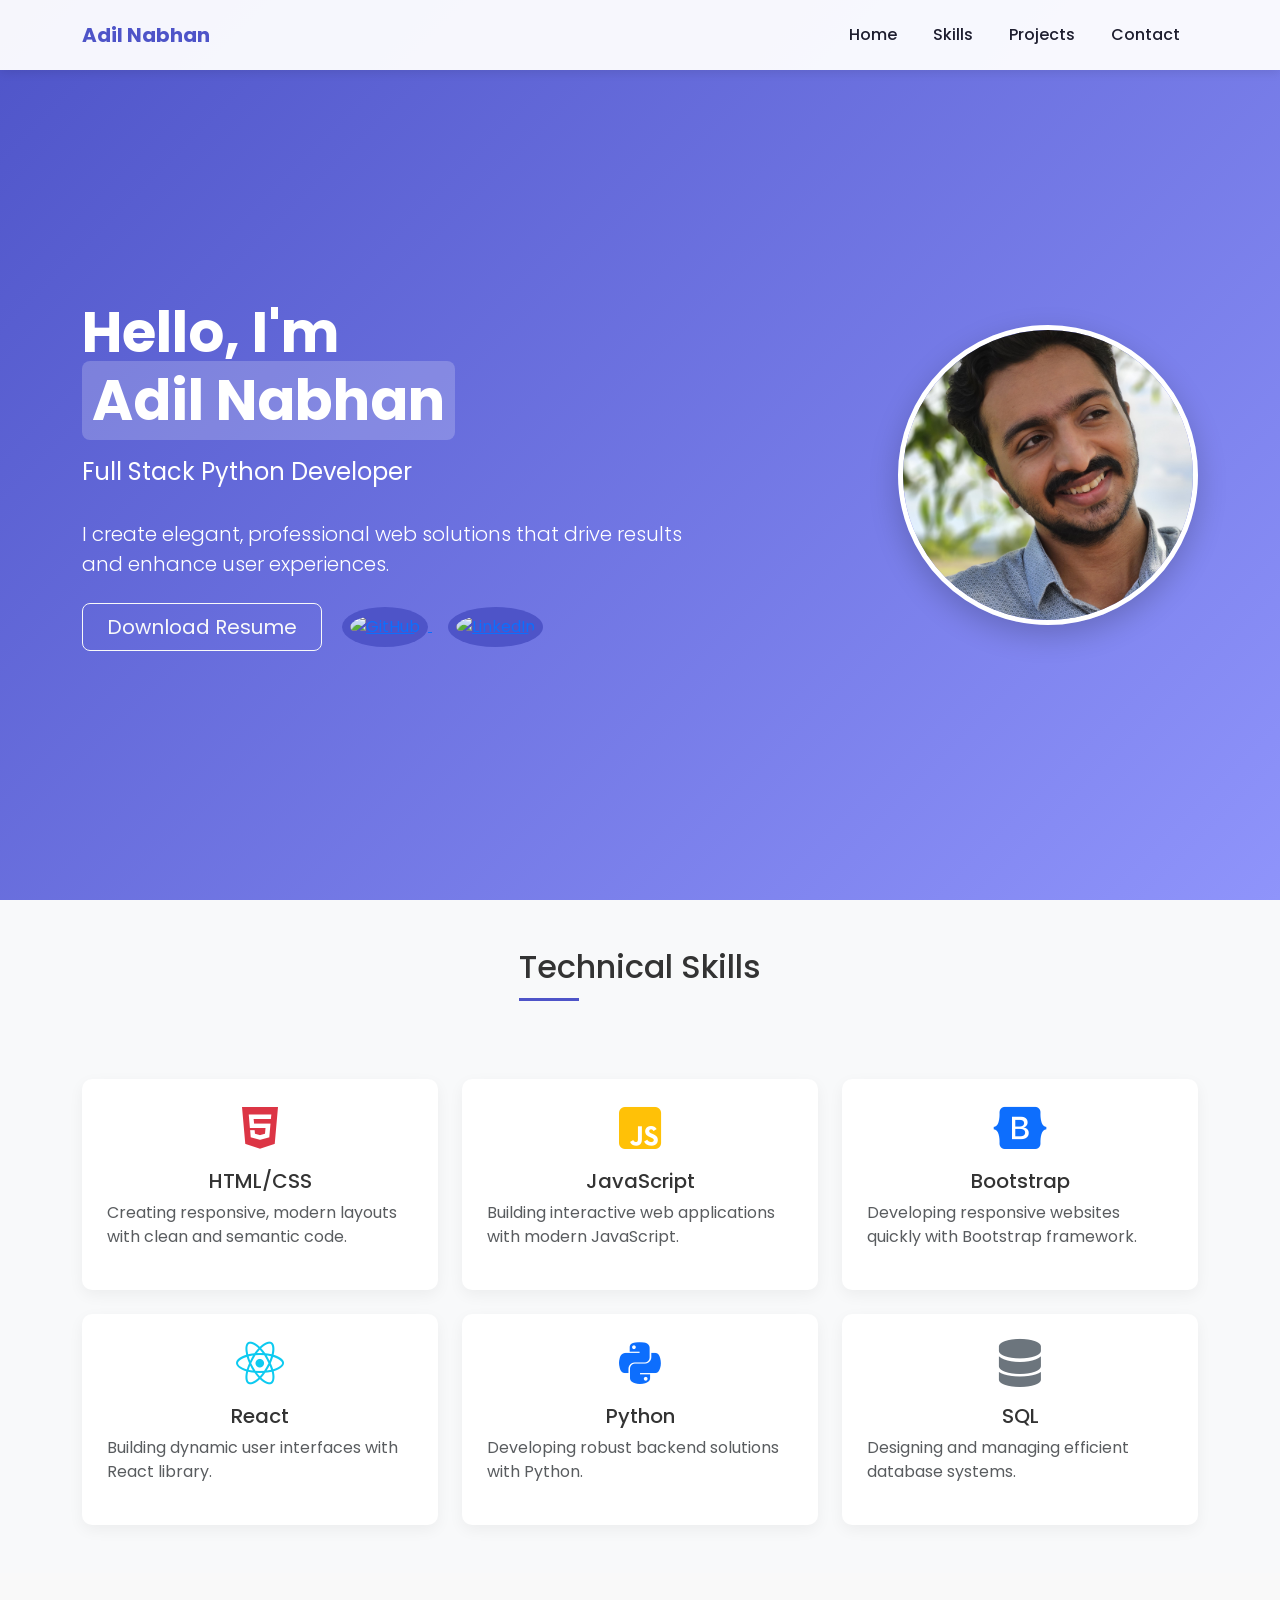
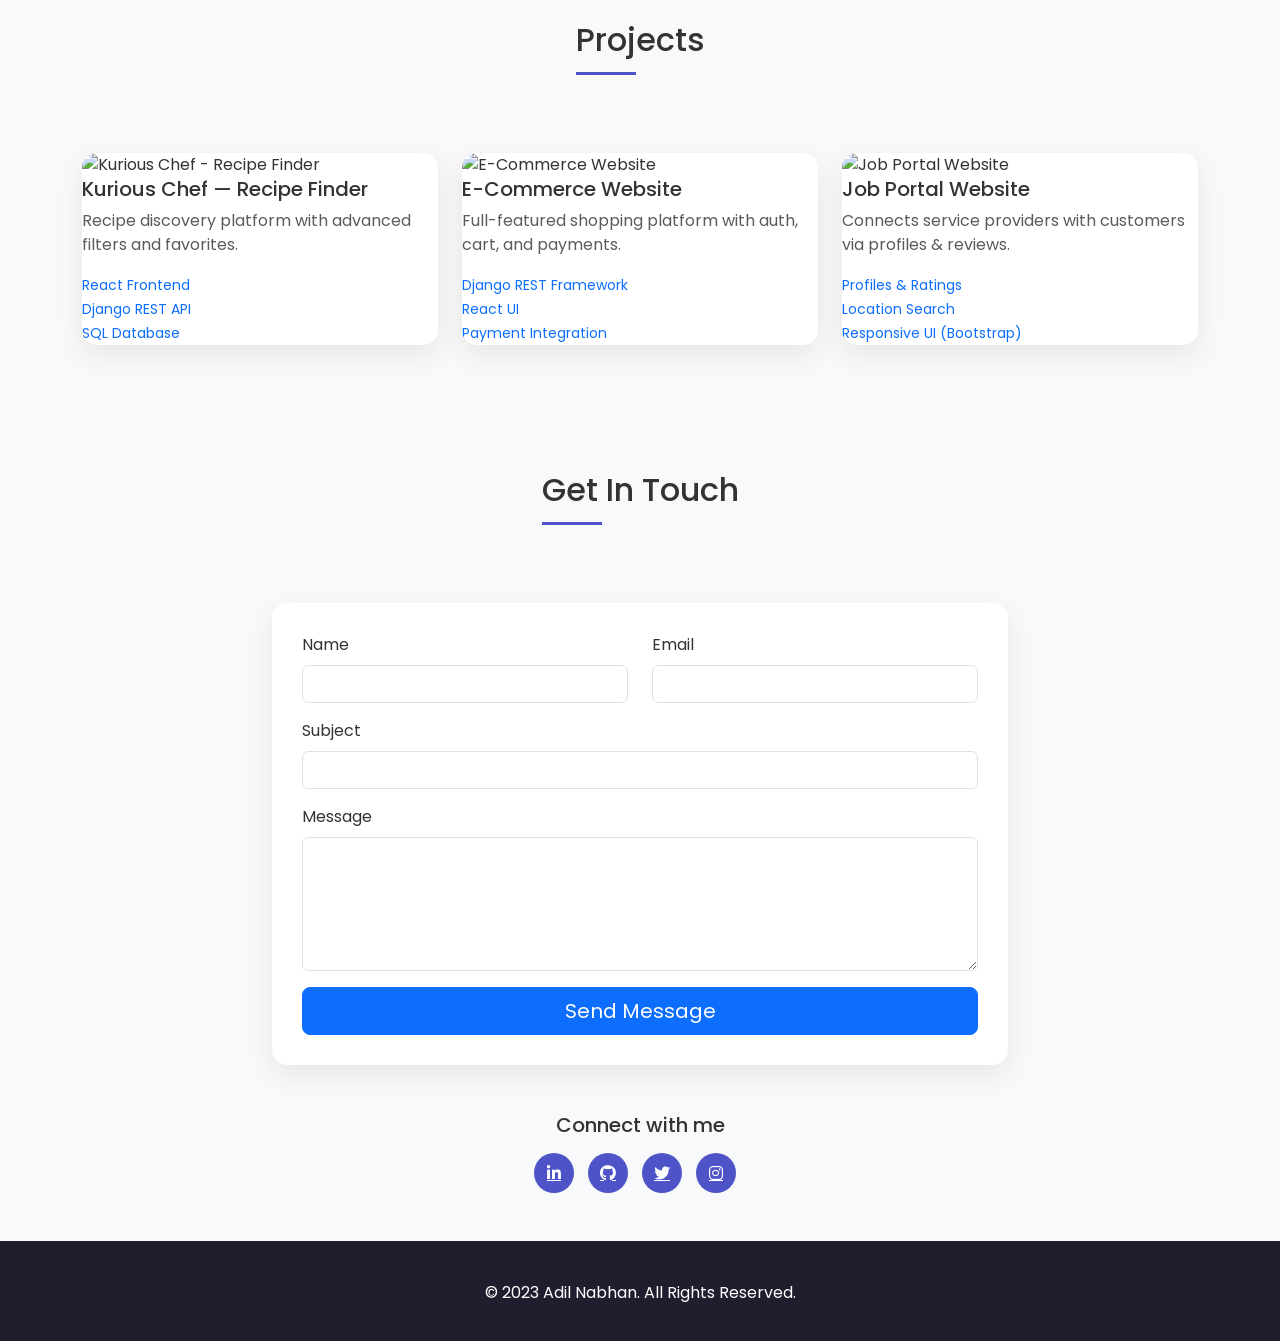
==== index.html @ 2e72dd04 "Rename abc.html to index.html" ====
<!DOCTYPE html>
<html lang="en">
<head>
    <meta charset="UTF-8">
    <meta name="viewport" content="width=device-width, initial-scale=1.0">
    <title>Adil Nabhan | Full Stack Developer</title>
    <link href="https://cdn.jsdelivr.net/npm/bootstrap@5.3.0/dist/css/bootstrap.min.css" rel="stylesheet">
    <link rel="stylesheet" href="https://cdnjs.cloudflare.com/ajax/libs/font-awesome/6.4.0/css/all.min.css">
    <link href="https://fonts.googleapis.com/css2?family=Poppins:wght@300;400;500;600;700&display=swap" rel="stylesheet">
    <style>
        :root {
            --primary: #4e54c8;
            --secondary: #8f94fb;
            --dark: #1e1e2f;
            --light: #f8f9fa;
            --success: #2dce89;
        }
        
        body {
            font-family: 'Poppins', sans-serif;
            color: #333;
            overflow-x: hidden;
            background: #f9f9f9;
        }
        
        .navbar {
            background: rgba(255, 255, 255, 0.95);
            box-shadow: 0 2px 10px rgba(0, 0, 0, 0.1);
            padding: 15px 0;
        }
        
        .hero {
            background: linear-gradient(135deg, var(--primary) 0%, var(--secondary) 100%);
            color: white;
            padding: 150px 0 100px;
            min-height: 100vh;
            display: flex;
            align-items: center;
        }
        
        .hero-content {
            max-width: 600px;
        }
        
        .hero-title {
            font-size: 3.5rem;
            font-weight: 700;
            margin-bottom: 1.5rem;
            line-height: 1.2;
        }
        
        .hero-subtitle {
            font-size: 1.5rem;
            margin-bottom: 2rem;
            font-weight: 400;
        }
        
        .profile-img {
            width: 300px;
            height: 300px;
            object-fit: cover;
            border: 5px solid white;
            box-shadow: 0 10px 30px rgba(0, 0, 0, 0.2);
            border-radius: 50%;
        }
        
        .btn-light {
            background: white;
            color: var(--primary);
            padding: 12px 30px;
            border-radius: 30px;
            font-weight: 500;
            transition: all 0.3s;
        }
        
        .btn-light:hover {
            transform: translateY(-3px);
            box-shadow: 0 10px 20px rgba(0, 0, 0, 0.15);
        }
        
        .section-title {
            position: relative;
            padding-bottom: 15px;
            margin-bottom: 30px;
        }
        
        .section-title:after {
            content: '';
            position: absolute;
            bottom: 0;
            left: 0;
            width: 60px;
            height: 3px;
            background: var(--primary);
        }
        
        .skill-card {
            background: white;
            padding: 25px;
            border-radius: 10px;
            box-shadow: 0 5px 15px rgba(0, 0, 0, 0.05);
            transition: transform 0.3s, box-shadow 0.3s;
            height: 100%;
        }
        
        .skill-card:hover {
            transform: translateY(-5px);
            box-shadow: 0 15px 30px rgba(0, 0, 0, 0.1);
        }
        
        .project-card {
            border: none;
            border-radius: 15px;
            overflow: hidden;
            box-shadow: 0 10px 30px rgba(0, 0, 0, 0.08);
            transition: transform 0.3s;
            margin-bottom: 30px;
            background: white;
        }
        
        .project-card:hover {
            transform: translateY(-10px);
        }
        
        .project-img {
            height: 200px;
            object-fit: cover;
        }
        
        .bg-gradient {
            background: linear-gradient(135deg, var(--primary) 0%, var(--secondary) 100%);
        }
        
        .contact-form {
            background: white;
            padding: 30px;
            border-radius: 15px;
            box-shadow: 0 10px 30px rgba(0, 0, 0, 0.08);
        }
        
        .social-icon {
            width: 40px;
            height: 40px;
            display: inline-flex;
            align-items: center;
            justify-content: center;
            background: var(--primary);
            color: white;
            border-radius: 50%;
            margin-right: 10px;
            transition: all 0.3s;
        }
        
        .social-icon:hover {
            background: var(--secondary);
            transform: translateY(-3px);
        }
        
        footer {
            background: var(--dark);
            color: white;
            padding: 40px 0 20px;
        }
        
        .back-to-top {
            position: fixed;
            bottom: 20px;
            right: 20px;
            width: 40px;
            height: 40px;
            background: var(--primary);
            color: white;
            border-radius: 50%;
            display: flex;
            align-items: center;
            justify-content: center;
            text-decoration: none;
            opacity: 0;
            transition: all 0.3s;
            z-index: 1000;
        }
        
        .back-to-top.show {
            opacity: 1;
        }

        /* Navigation styling */
        .navbar-brand {
            font-weight: 700;
            color: var(--primary);
        }
        
        .nav-link {
            font-weight: 500;
            color: var(--dark);
            margin: 0 10px;
        }
        
        .nav-link:hover {
            color: var(--primary);
        }
        
        /* Hero section adjustments */
        .hero-container {
            display: flex;
            align-items: center;
            justify-content: space-between;
            flex-wrap: wrap;
        }
        
        @media (max-width: 992px) {
            .hero-container {
                justify-content: center;
                text-align: center;
            }
            
            .hero-content {
                margin-bottom: 50px;
            }
            
            .hero-title {
                font-size: 2.8rem;
            }
        }
    </style>
</head>
<body>
    <!-- Navigation -->
    <nav class="navbar navbar-expand-lg navbar-light fixed-top">
        <div class="container">
            <a class="navbar-brand fw-bold" href="#">Adil Nabhan</a>
            <button class="navbar-toggler" type="button" data-bs-toggle="collapse" data-bs-target="#navbarNav">
                <span class="navbar-toggler-icon"></span>
            </button>
            <div class="collapse navbar-collapse" id="navbarNav">
                <ul class="navbar-nav ms-auto">
                    <li class="nav-item">
                        <a class="nav-link" href="#home">Home</a>
                    </li>
                    <li class="nav-item">
                        <a class="nav-link" href="#skills">Skills</a>
                    </li>
                    <li class="nav-item">
                        <a class="nav-link" href="#projects">Projects</a>
                    </li>
                    <li class="nav-item">
                        <a class="nav-link" href="#contact">Contact</a>
                    </li>
                </ul>
            </div>
        </div>
    </nav>

    <!-- Hero Section -->
<section id="home" class="hero">
    <div class="container">
      <div class="hero-container">
        <div class="hero-content">
          <h1 class="hero-title">Hello, I'm <br>
            <span style="background: rgba(255,255,255,0.2); padding: 0 10px; border-radius: 8px;">Adil Nabhan</span>
          </h1>
          <h2 class="hero-subtitle">Full Stack Python Developer</h2>
          <p class="lead mb-4">I create elegant, professional web solutions that drive results and enhance user experiences.</p>
  
          <!-- Buttons -->
          <a href="Adil_Nabhan_ATS_Resume.pdf" target="_blank" class="btn btn-outline-light btn-lg px-4 py-2 me-3">Download Resume</a>
  
          <!-- Social Icons -->
          <a href="https://github.com/adilnabhan" target="_blank" class="me-3">
            <img src="https://cdn-icons-png.flaticon.com/512/733/733553.png" alt="GitHub" style="width:40px; height:40px; border-radius:50%; background:#4e54c8; padding:8px;">
          </a>
          <a href="http://www.linkedin.com/in/adil-nabhanc-v-" target="_blank">
            <img src="https://cdn-icons-png.flaticon.com/512/174/174857.png" alt="LinkedIn" style="width:40px; height:40px; border-radius:50%; background:#4e54c8; padding:8px;">
          </a>
        </div>
  
        <!-- Profile Image -->
        <div>
          <img src="about.jpg" alt="Adil Nabhan" class="profile-img">
        </div>
      </div>
    </div>
  </section>
  

    <!-- Skills Section -->
    <section id="skills" class="py-5" style="background: #f8f9fa;">
        <div class="container">
            <div class="row">
                <div class="col-12 text-center mb-5">
                    <h2 class="section-title d-inline-block">Technical Skills</h2>
                </div>
            </div>
            <div class="row g-4">
                <div class="col-md-4">
                    <div class="skill-card">
                        <div class="text-center mb-3">
                            <i class="fab fa-html5 fa-3x text-danger"></i>
                        </div>
                        <h3 class="h5 text-center">HTML/CSS</h3>
                        <p class="text-muted">Creating responsive, modern layouts with clean and semantic code.</p>
                    </div>
                </div>
                <div class="col-md-4">
                    <div class="skill-card">
                        <div class="text-center mb-3">
                            <i class="fab fa-js-square fa-3x text-warning"></i>
                        </div>
                        <h3 class="h5 text-center">JavaScript</h3>
                        <p class="text-muted">Building interactive web applications with modern JavaScript.</p>
                    </div>
                </div>
                <div class="col-md-4">
                    <div class="skill-card">
                        <div class="text-center mb-3">
                            <i class="fab fa-bootstrap fa-3x text-primary"></i>
                        </div>
                        <h3 class="h5 text-center">Bootstrap</h3>
                        <p class="text-muted">Developing responsive websites quickly with Bootstrap framework.</p>
                    </div>
                </div>
                <div class="col-md-4">
                    <div class="skill-card">
                        <div class="text-center mb-3">
                            <i class="fab fa-react fa-3x text-info"></i>
                        </div>
                        <h3 class="h5 text-center">React</h3>
                        <p class="text-muted">Building dynamic user interfaces with React library.</p>
                    </div>
                </div>
                <div class="col-md-4">
                    <div class="skill-card">
                        <div class="text-center mb-3">
                            <i class="fab fa-python fa-3x text-primary"></i>
                        </div>
                        <h3 class="h5 text-center">Python</h3>
                        <p class="text-muted">Developing robust backend solutions with Python.</p>
                    </div>
                </div>
                <div class="col-md-4">
                    <div class="skill-card">
                        <div class="text-center mb-3">
                            <i class="fas fa-database fa-3x text-secondary"></i>
                        </div>
                        <h3 class="h5 text-center">SQL</h3>
                        <p class="text-muted">Designing and managing efficient database systems.</p>
                    </div>
                </div>
            </div>
        </div>
    </section>

    <!-- Projects Section -->
<section id="projects" class="py-5">
    <div class="container">
      <div class="row">
        <div class="col-12 text-center mb-5">
          <h2 class="section-title d-inline-block">Projects</h2>
        </div>
      </div>
  
      <div class="row">
        <!-- Kurious Chef -->
        <div class="col-lg-4 col-md-6">
          <div class="project-card">
            <img src="https://picsum.photos/seed/kurious-chef/1200/800" class="project-img card-img-top" alt="Kurious Chef - Recipe Finder">
            <div class="card-body">
              <h3 class="h5 mb-2">Kurious Chef — Recipe Finder</h3>
              <p class="text-muted mb-3">Recipe discovery platform with advanced filters and favorites.</p>
              <ul class="list-unstyled mb-0">
                <li><small class="text-primary">React Frontend</small></li>
                <li><small class="text-primary">Django REST API</small></li>
                <li><small class="text-primary">SQL Database</small></li>
              </ul>
            </div>
          </div>
        </div>
  
        <!-- E-Commerce Website -->
        <div class="col-lg-4 col-md-6">
          <div class="project-card">
            <img src="https://picsum.photos/seed/ecommerce/1200/800" class="project-img card-img-top" alt="E-Commerce Website">
            <div class="card-body">
              <h3 class="h5 mb-2">E-Commerce Website</h3>
              <p class="text-muted mb-3">Full-featured shopping platform with auth, cart, and payments.</p>
              <ul class="list-unstyled mb-0">
                <li><small class="text-primary">Django REST Framework</small></li>
                <li><small class="text-primary">React UI</small></li>
                <li><small class="text-primary">Payment Integration</small></li>
              </ul>
            </div>
          </div>
        </div>
  
        <!-- Job Portal -->
        <div class="col-lg-4 col-md-6">
          <div class="project-card">
            <img src="https://picsum.photos/seed/job-portal/1200/800" class="project-img card-img-top" alt="Job Portal Website">
            <div class="card-body">
              <h3 class="h5 mb-2">Job Portal Website</h3>
              <p class="text-muted mb-3">Connects service providers with customers via profiles & reviews.</p>
              <ul class="list-unstyled mb-0">
                <li><small class="text-primary">Profiles & Ratings</small></li>
                <li><small class="text-primary">Location Search</small></li>
                <li><small class="text-primary">Responsive UI (Bootstrap)</small></li>
              </ul>
            </div>
          </div>
        </div>
      </div>
  
    </div>
  </section>
  
    
                    
               
 

    <!-- Contact Section -->
    <section id="contact" class="py-5 bg-light">
        <div class="container">
            <div class="row">
                <div class="col-12 text-center mb-5">
                    <h2 class="section-title d-inline-block">Get In Touch</h2>
                </div>
            </div>
            <div class="row justify-content-center">
                <div class="col-lg-8">
                    <div class="contact-form">
                        <form>
                            <div class="row">
                                <div class="col-md-6 mb-3">
                                    <label for="name" class="form-label">Name</label>
                                    <input type="text" class="form-control" id="name" required>
                                </div>
                                <div class="col-md-6 mb-3">
                                    <label for="email" class="form-label">Email</label>
                                    <input type="email" class="form-control" id="email" required>
                                </div>
                            </div>
                            <div class="mb-3">
                                <label for="subject" class="form-label">Subject</label>
                                <input type="text" class="form-control" id="subject" required>
                            </div>
                            <div class="mb-3">
                                <label for="message" class="form-label">Message</label>
                                <textarea class="form-control" id="message" rows="5" required></textarea>
                            </div>
                            <button type="submit" class="btn btn-primary btn-lg w-100">Send Message</button>
                        </form>
                    </div>
                    <div class="text-center mt-5">
                        <h3 class="h5 mb-3">Connect with me</h3>
                        <a href="#" class="social-icon"><i class="fab fa-linkedin-in"></i></a>
                        <a href="#" class="social-icon"><i class="fab fa-github"></i></a>
                        <a href="#" class="social-icon"><i class="fab fa-twitter"></i></a>
                        <a href="#" class="social-icon"><i class="fab fa-instagram"></i></a>
                    </div>
                </div>
            </div>
        </div>
    </section>

    <!-- Footer -->
    <footer class="text-center">
        <div class="container">
            <p>&copy; 2023 Adil Nabhan. All Rights Reserved.</p>
        </div>
    </footer>

    <!-- Back to Top Button -->
    <a href="#" class="back-to-top">
        <i class="fas fa-arrow-up"></i>
    </a>

    <script src="https://cdn.jsdelivr.net/npm/bootstrap@5.3.0/dist/js/bootstrap.bundle.min.js"></script>
    <script>
        // Back to top button
        const backToTopButton = document.querySelector('.back-to-top');
        
        window.addEventListener('scroll', () => {
            if (window.pageYOffset > 300) {
                backToTopButton.classList.add('show');
            } else {
                backToTopButton.classList.remove('show');
            }
        });
        
        backToTopButton.addEventListener('click', (e) => {
            e.preventDefault();
            window.scrollTo({ top: 0, behavior: 'smooth' });
        });
        
        // Smooth scrolling for navigation links
        document.querySelectorAll('a[href^="#"]').forEach(anchor => {
            anchor.addEventListener('click', function (e) {
                e.preventDefault();
                
                const targetId = this.getAttribute('href');
                if (targetId === '#') return;
                
                const targetElement = document.querySelector(targetId);
                if (targetElement) {
                    window.scrollTo({
                        top: targetElement.offsetTop - 80,
                        behavior: 'smooth'
                    });
                }
            });
        });
    </script>
</body>
</html>
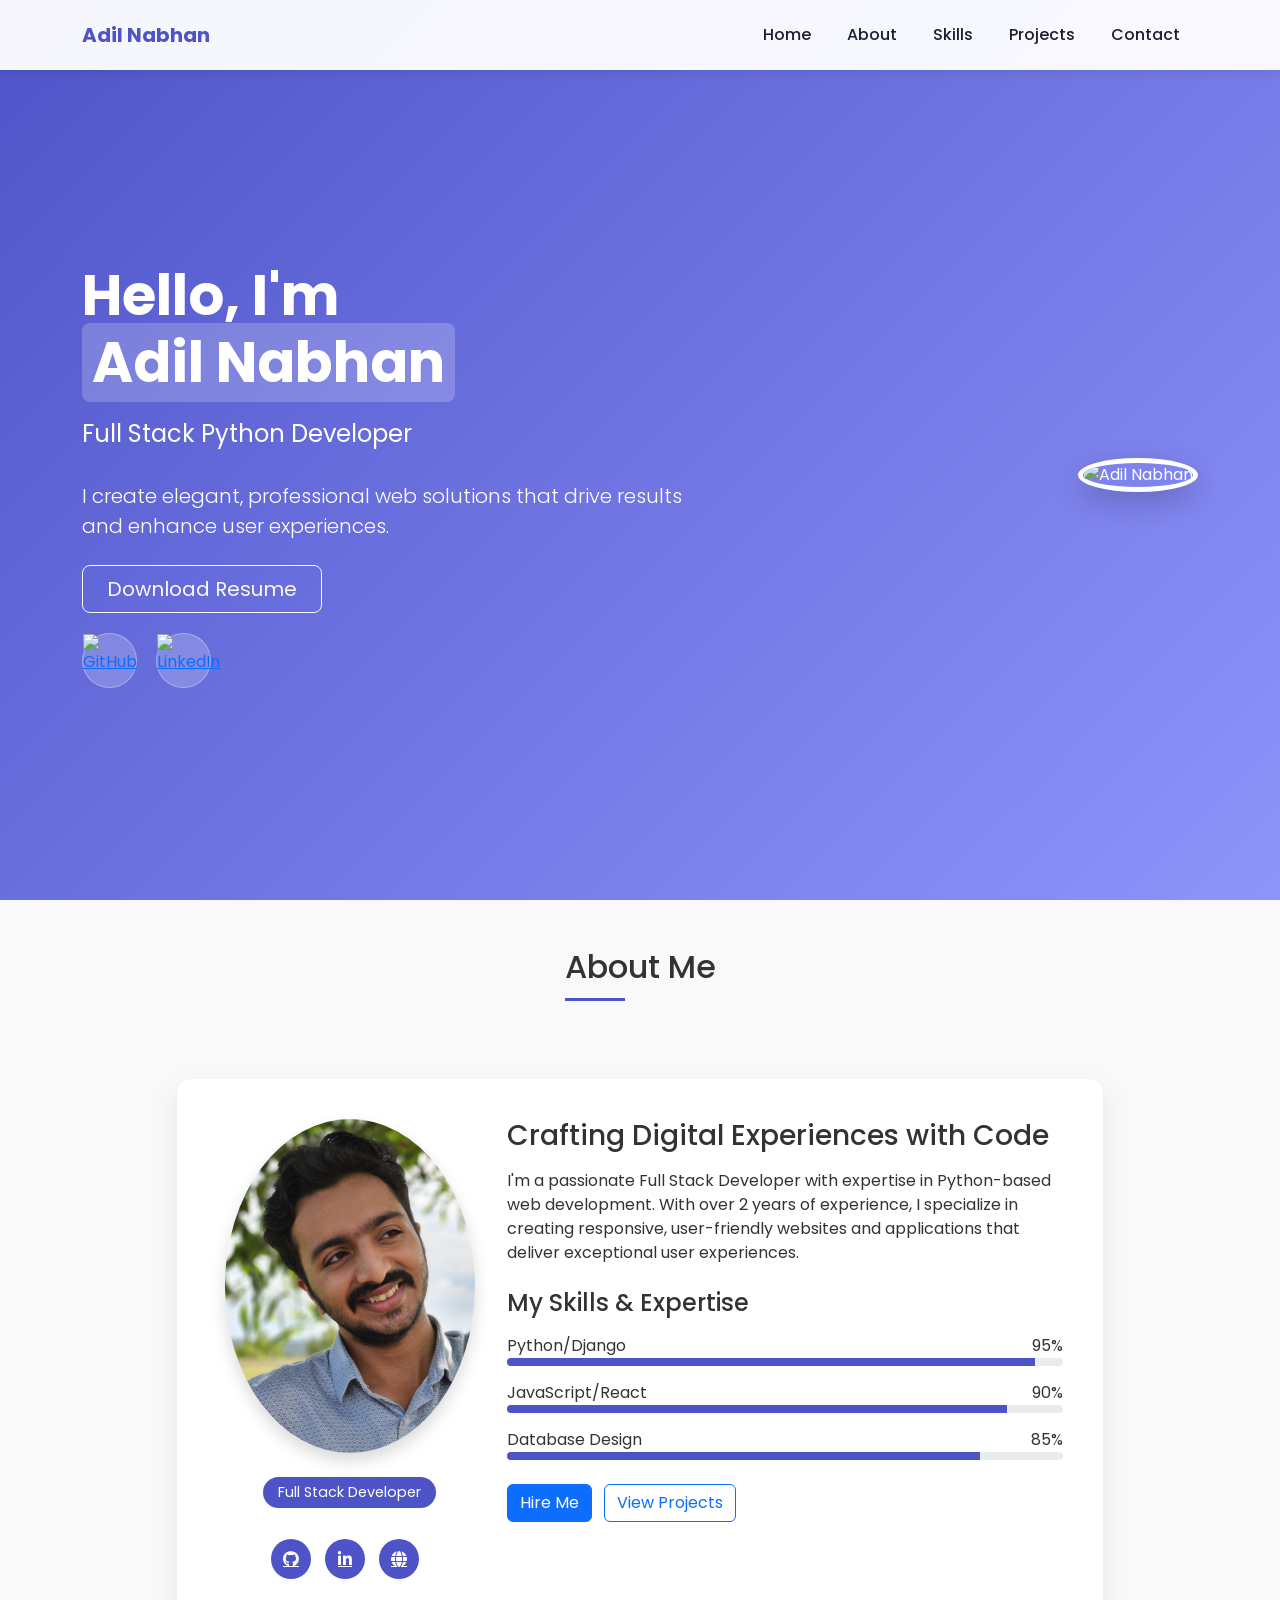
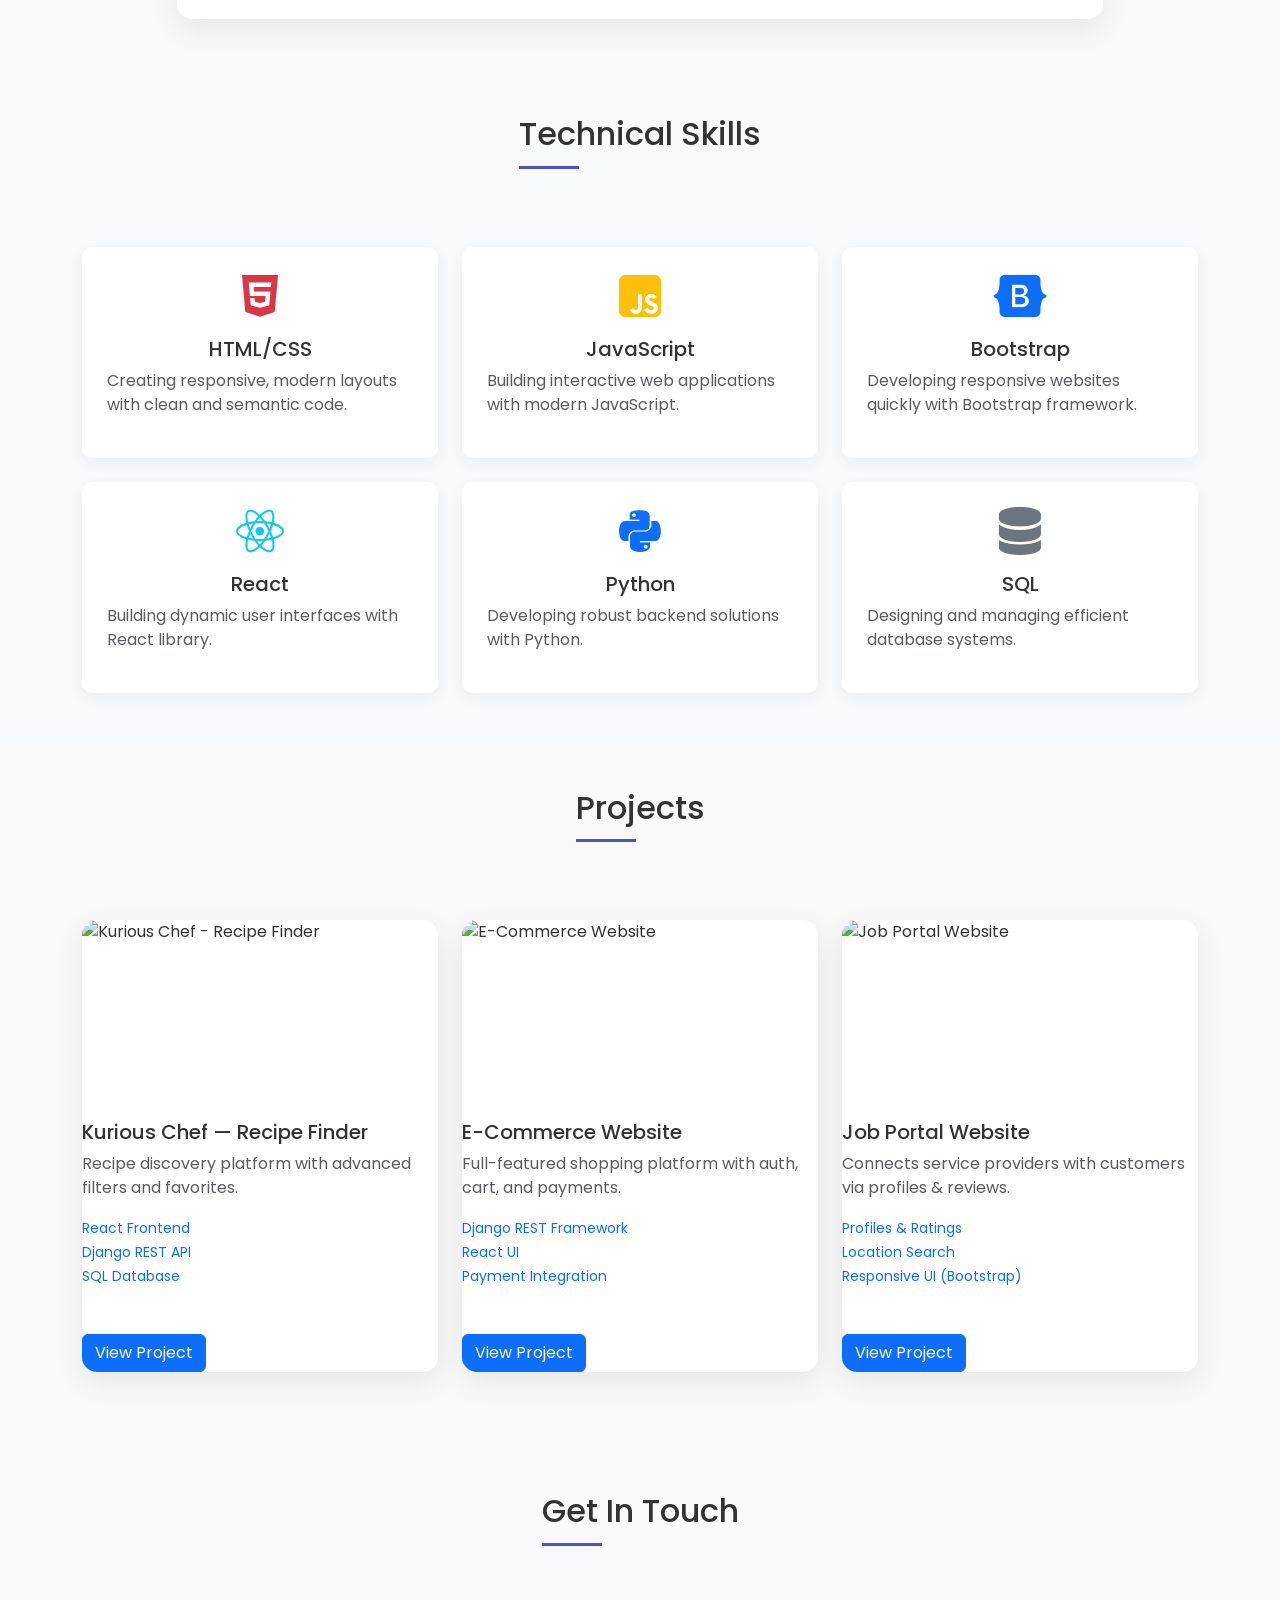
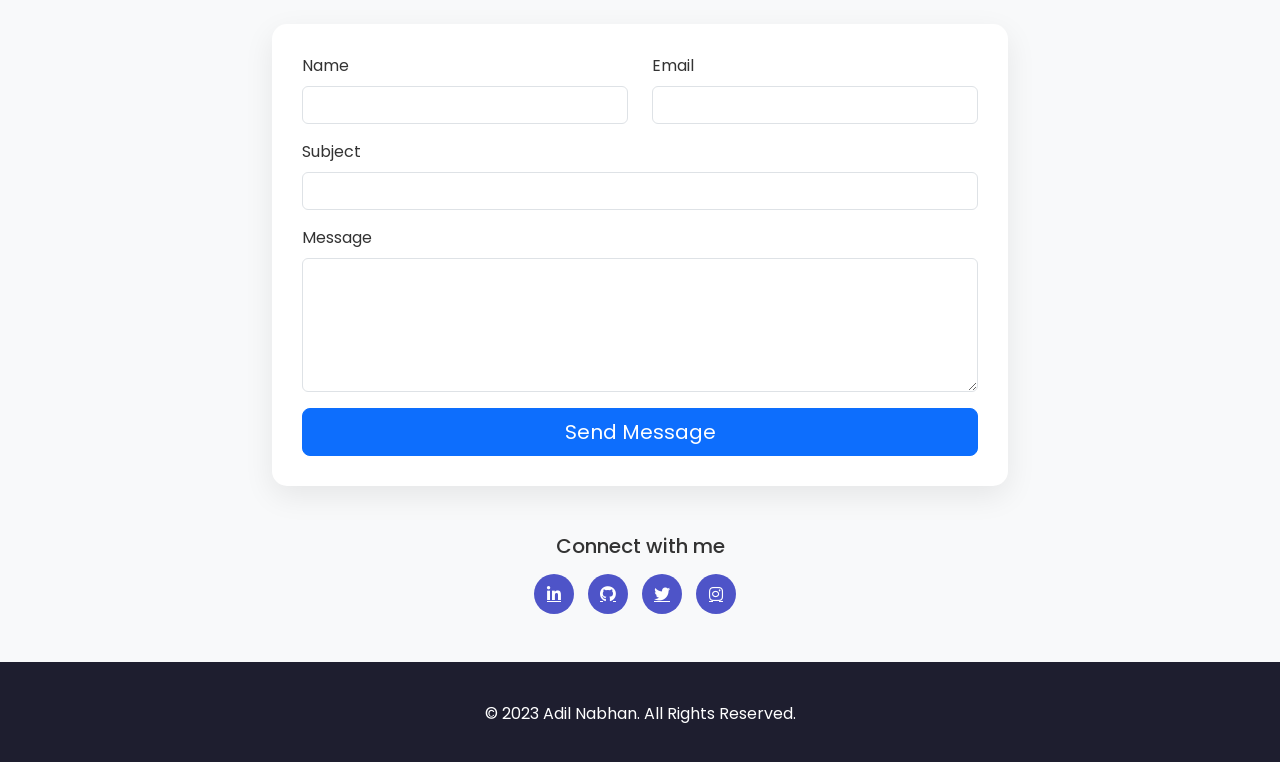
==== commit 665b73f2: "Update index.html" ====
--- a/index.html
+++ b/index.html
@@ -27,6 +27,11 @@
             background: rgba(255, 255, 255, 0.95);
             box-shadow: 0 2px 10px rgba(0, 0, 0, 0.1);
             padding: 15px 0;
+            transition: all 0.3s ease;
+        }
+        
+        .navbar-scrolled {
+            padding: 8px 0;
         }
         
         .hero {
@@ -116,6 +121,9 @@
             transition: transform 0.3s;
             margin-bottom: 30px;
             background: white;
+            height: 100%;
+            display: flex;
+            flex-direction: column;
         }
         
         .project-card:hover {
@@ -125,6 +133,21 @@
         .project-img {
             height: 200px;
             object-fit: cover;
+        }
+        
+        .project-card .card-body {
+            flex: 1;
+            display: flex;
+            flex-direction: column;
+        }
+        
+        .project-card .card-text {
+            flex-grow: 1;
+        }
+        
+        .project-btn {
+            margin-top: auto;
+            align-self: flex-start;
         }
         
         .bg-gradient {
@@ -208,6 +231,106 @@
             flex-wrap: wrap;
         }
         
+        /* About section */
+        .about-content {
+            padding: 40px;
+            background: white;
+            border-radius: 15px;
+            box-shadow: 0 10px 30px rgba(0, 0, 0, 0.08);
+        }
+        
+        /* Social icons in hero */
+        .hero-social {
+            margin-top: 20px;
+        }
+        
+        .hero-social a {
+            display: inline-block;
+            margin-right: 15px;
+            transition: transform 0.3s;
+        }
+        
+        .hero-social a:hover {
+            transform: translateY(-5px);
+        }
+        
+        .hero-social-icon {
+            width: 55px;
+            height: 55px;
+            display: inline-flex;
+            align-items: center;
+            justify-content: center;
+            background: rgba(255, 255, 255, 0.2);
+            border-radius: 50%;
+            margin-right: 15px;
+            transition: all 0.3s;
+            backdrop-filter: blur(10px);
+            border: 1px solid rgba(255, 255, 255, 0.3);
+        }
+        
+        .hero-social-icon:hover {
+            background: rgba(255, 255, 255, 0.3);
+            transform: translateY(-5px);
+        }
+        
+        /* Form status message */
+        .status-message {
+            display: none;
+            padding: 10px;
+            border-radius: 5px;
+            margin-top: 15px;
+            text-align: center;
+        }
+        
+        .status-message.success {
+            display: block;
+            background-color: #d4edda;
+            color: #155724;
+        }
+        
+        .status-message.error {
+            display: block;
+            background-color: #f8d7da;
+            color: #721c24;
+        }
+        
+        /* About section enhancements */
+        .about-badge {
+            background: var(--primary);
+            color: white;
+            padding: 5px 15px;
+            border-radius: 20px;
+            font-size: 0.9rem;
+            display: inline-block;
+            margin-bottom: 15px;
+        }
+        
+        .about-list {
+            list-style: none;
+            padding: 0;
+        }
+        
+        .about-list li {
+            margin-bottom: 10px;
+            display: flex;
+            align-items: center;
+        }
+        
+        .about-list li i {
+            color: var(--primary);
+            margin-right: 10px;
+            font-size: 1.2rem;
+        }
+        
+        .progress {
+            height: 8px;
+            margin-bottom: 15px;
+        }
+        
+        .progress-bar {
+            background-color: var(--primary);
+        }
+        
         @media (max-width: 992px) {
             .hero-container {
                 justify-content: center;
@@ -221,12 +344,60 @@
             .hero-title {
                 font-size: 2.8rem;
             }
+            
+            .profile-img {
+                width: 250px;
+                height: 250px;
+            }
+        }
+        
+        @media (max-width: 768px) {
+            .hero-title {
+                font-size: 2.2rem;
+            }
+            
+            .hero-subtitle {
+                font-size: 1.2rem;
+            }
+            
+            .section-title {
+                font-size: 1.8rem;
+            }
+            
+            .about-content {
+                padding: 25px;
+            }
+        }
+        
+        @media (max-width: 576px) {
+            .hero {
+                padding: 120px 0 80px;
+            }
+            
+            .hero-title {
+                font-size: 2rem;
+            }
+            
+            .profile-img {
+                width: 200px;
+                height: 200px;
+            }
+            
+            .btn-light {
+                padding: 10px 20px;
+            }
+            
+            .hero-social-icon {
+                width: 45px;
+                height: 45px;
+                margin-right: 10px;
+            }
         }
     </style>
 </head>
 <body>
     <!-- Navigation -->
-    <nav class="navbar navbar-expand-lg navbar-light fixed-top">
+    <nav class="navbar navbar-expand-lg navbar-light fixed-top" id="mainNav">
         <div class="container">
             <a class="navbar-brand fw-bold" href="#">Adil Nabhan</a>
             <button class="navbar-toggler" type="button" data-bs-toggle="collapse" data-bs-target="#navbarNav">
@@ -238,6 +409,9 @@
                         <a class="nav-link" href="#home">Home</a>
                     </li>
                     <li class="nav-item">
+                        <a class="nav-link" href="#about">About</a>
+                    </li>
+                    <li class="nav-item">
                         <a class="nav-link" href="#skills">Skills</a>
                     </li>
                     <li class="nav-item">
@@ -252,36 +426,109 @@
     </nav>
 
     <!-- Hero Section -->
-<section id="home" class="hero">
-    <div class="container">
-      <div class="hero-container">
-        <div class="hero-content">
-          <h1 class="hero-title">Hello, I'm <br>
-            <span style="background: rgba(255,255,255,0.2); padding: 0 10px; border-radius: 8px;">Adil Nabhan</span>
-          </h1>
-          <h2 class="hero-subtitle">Full Stack Python Developer</h2>
-          <p class="lead mb-4">I create elegant, professional web solutions that drive results and enhance user experiences.</p>
-  
-          <!-- Buttons -->
-          <a href="Adil_Nabhan_ATS_Resume.pdf" target="_blank" class="btn btn-outline-light btn-lg px-4 py-2 me-3">Download Resume</a>
-  
-          <!-- Social Icons -->
-          <a href="https://github.com/adilnabhan" target="_blank" class="me-3">
-            <img src="https://cdn-icons-png.flaticon.com/512/733/733553.png" alt="GitHub" style="width:40px; height:40px; border-radius:50%; background:#4e54c8; padding:8px;">
-          </a>
-          <a href="http://www.linkedin.com/in/adil-nabhanc-v-" target="_blank">
-            <img src="https://cdn-icons-png.flaticon.com/512/174/174857.png" alt="LinkedIn" style="width:40px; height:40px; border-radius:50%; background:#4e54c8; padding:8px;">
-          </a>
+    <section id="home" class="hero">
+        <div class="container">
+            <div class="hero-container">
+                <div class="hero-content">
+                    <h1 class="hero-title">Hello, I'm <br>
+                        <span style="background: rgba(255,255,255,0.2); padding: 0 10px; border-radius: 8px;">Adil Nabhan</span>
+                    </h1>
+                    <h2 class="hero-subtitle">Full Stack Python Developer</h2>
+                    <p class="lead mb-4">I create elegant, professional web solutions that drive results and enhance user experiences.</p>
+            
+                    <!-- Buttons -->
+                    <a href="ADIL NABHAN C V  (1).pdf" target="_blank" class="btn btn-outline-light btn-lg px-4 py-2 me-3">Download Resume</a>
+            
+                    <!-- Social Icons - Improved with better styling -->
+                    <div class="hero-social">
+                        <a href="https://github.com/adilnabhan" target="_blank" class="hero-social-icon">
+                            <img src="github-6980894_960_720.webp" alt="GitHub" style="width:28px; height:28px;">
+                        </a>
+                        <a href="http://www.linkedin.com/in/adil-nabhanc-v-" target="_blank" class="hero-social-icon">
+                            <img src="link.png" alt="LinkedIn" style="width:28px; height:28px;">
+                        </a>
+                    </div>
+                </div>
+        
+                <!-- Profile Image -->
+                <div>
+                    <img src="adilpfp.png" alt="Adil Nabhan" class="profile-img">
+                </div>
+            </div>
         </div>
-  
-        <!-- Profile Image -->
-        <div>
-          <img src="about.jpg" alt="Adil Nabhan" class="profile-img">
+    </section>
+
+    <!-- About Me Section - Enhanced -->
+    <section id="about" class="py-5">
+        <div class="container">
+            <div class="row">
+                <div class="col-12 text-center mb-5">
+                    <h2 class="section-title d-inline-block">About Me</h2>
+                </div>
+            </div>
+            <div class="row justify-content-center">
+                <div class="col-lg-10">
+                    <div class="about-content">
+                        <div class="row">
+                            <div class="col-md-4 text-center mb-4 mb-md-0">
+                                <img src="about.jpg" alt="Adil Nabhan" class="img-fluid rounded-circle shadow" style="max-width: 250px;">
+                                <div class="mt-4">
+                                    <span class="about-badge">Full Stack Developer</span>
+                                    <div class="mt-3">
+                                        <a href="https://github.com/adilnabhan" target="_blank" class="social-icon" title="GitHub">
+                                            <i class="fab fa-github"></i>
+                                        </a>
+                                        <a href="http://www.linkedin.com/in/adil-nabhanc-v-" target="_blank" class="social-icon" title="LinkedIn">
+                                            <i class="fab fa-linkedin-in"></i>
+                                        </a>
+                                        <a href="#" class="social-icon" title="Portfolio">
+                                            <i class="fas fa-globe"></i>
+                                        </a>
+                                    </div>
+                                </div>
+                            </div>
+                            <div class="col-md-8">
+                                <h3 class="mb-3">Crafting Digital Experiences with Code</h3>
+                                <p class="mb-4">I'm a passionate Full Stack Developer with expertise in Python-based web development. With over 2 years of experience, I specialize in creating responsive, user-friendly websites and applications that deliver exceptional user experiences.</p>
+                                
+                                
+                                
+                                <h4 class="mb-3">My Skills & Expertise</h4>
+                                <div class="mb-4">
+                                    <div class="d-flex justify-content-between">
+                                        <span>Python/Django</span>
+                                        <span>95%</span>
+                                    </div>
+                                    <div class="progress">
+                                        <div class="progress-bar" role="progressbar" style="width: 95%"></div>
+                                    </div>
+                                    
+                                    <div class="d-flex justify-content-between">
+                                        <span>JavaScript/React</span>
+                                        <span>90%</span>
+                                    </div>
+                                    <div class="progress">
+                                        <div class="progress-bar" role="progressbar" style="width: 90%"></div>
+                                    </div>
+                                    
+                                    <div class="d-flex justify-content-between">
+                                        <span>Database Design</span>
+                                        <span>85%</span>
+                                    </div>
+                                    <div class="progress">
+                                        <div class="progress-bar" role="progressbar" style="width: 85%"></div>
+                                    </div>
+                                </div>
+                                
+                                <a href="#contact" class="btn btn-primary">Hire Me</a>
+                                <a href="#projects" class="btn btn-outline-primary ms-2">View Projects</a>
+                            </div>
+                        </div>
+                    </div>
+                </div>
+            </div>
         </div>
-      </div>
-    </div>
-  </section>
-  
+    </section>
 
     <!-- Skills Section -->
     <section id="skills" class="py-5" style="background: #f8f9fa;">
@@ -351,72 +598,69 @@
     </section>
 
     <!-- Projects Section -->
-<section id="projects" class="py-5">
-    <div class="container">
-      <div class="row">
-        <div class="col-12 text-center mb-5">
-          <h2 class="section-title d-inline-block">Projects</h2>
+    <section id="projects" class="py-5">
+        <div class="container">
+            <div class="row">
+                <div class="col-12 text-center mb-5">
+                    <h2 class="section-title d-inline-block">Projects</h2>
+                </div>
+            </div>
+    
+            <div class="row">
+                <!-- Kurious Chef -->
+                <div class="col-lg-4 col-md-6 mb-4">
+                    <div class="project-card">
+                        <img src="https://picsum.photos/seed/kurious-chef/1200/800" class="project-img card-img-top" alt="Kurious Chef - Recipe Finder">
+                        <div class="card-body">
+                            <h3 class="h5 mb-2">Kurious Chef — Recipe Finder</h3>
+                            <p class="text-muted mb-3">Recipe discovery platform with advanced filters and favorites.</p>
+                            <ul class="list-unstyled mb-3">
+                                <li><small class="text-primary">React Frontend</small></li>
+                                <li><small class="text-primary">Django REST API</small></li>
+                                <li><small class="text-primary">SQL Database</small></li>
+                            </ul>
+                            <a href="https://kuriouschef.netlify.app" target="_blank" class="btn btn-primary project-btn">View Project</a>
+                        </div>
+                    </div>
+                </div>
+    
+                <!-- E-Commerce Website -->
+                <div class="col-lg-4 col-md-6 mb-4">
+                    <div class="project-card">
+                        <img src="https://picsum.photos/seed/ecommerce/1200/800" class="project-img card-img-top" alt="E-Commerce Website">
+                        <div class="card-body">
+                            <h3 class="h5 mb-2">E-Commerce Website</h3>
+                            <p class="text-muted mb-3">Full-featured shopping platform with auth, cart, and payments.</p>
+                            <ul class="list-unstyled mb-3">
+                                <li><small class="text-primary">Django REST Framework</small></li>
+                                <li><small class="text-primary">React UI</small></li>
+                                <li><small class="text-primary">Payment Integration</small></li>
+                            </ul>
+                            <a href="#" target="_blank" class="btn btn-primary project-btn">View Project</a>
+                        </div>
+                    </div>
+                </div>
+    
+                <!-- Job Portal -->
+                <div class="col-lg-4 col-md-6 mb-4">
+                    <div class="project-card">
+                        <img src="https://picsum.photos/seed/job-portal/1200/800" class="project-img card-img-top" alt="Job Portal Website">
+                        <div class="card-body">
+                            <h3 class="h5 mb-2">Job Portal Website</h3>
+                            <p class="text-muted mb-3">Connects service providers with customers via profiles & reviews.</p>
+                            <ul class="list-unstyled mb-3">
+                                <li><small class="text-primary">Profiles & Ratings</small></li>
+                                <li><small class="text-primary">Location Search</small></li>
+                                <li><small class="text-primary">Responsive UI (Bootstrap)</small></li>
+                            </ul>
+                            <a href="#" target="_blank" class="btn btn-primary project-btn">View Project</a>
+                        </div>
+                    </div>
+                </div>
+            </div>
         </div>
-      </div>
-  
-      <div class="row">
-        <!-- Kurious Chef -->
-        <div class="col-lg-4 col-md-6">
-          <div class="project-card">
-            <img src="https://picsum.photos/seed/kurious-chef/1200/800" class="project-img card-img-top" alt="Kurious Chef - Recipe Finder">
-            <div class="card-body">
-              <h3 class="h5 mb-2">Kurious Chef — Recipe Finder</h3>
-              <p class="text-muted mb-3">Recipe discovery platform with advanced filters and favorites.</p>
-              <ul class="list-unstyled mb-0">
-                <li><small class="text-primary">React Frontend</small></li>
-                <li><small class="text-primary">Django REST API</small></li>
-                <li><small class="text-primary">SQL Database</small></li>
-              </ul>
-            </div>
-          </div>
-        </div>
-  
-        <!-- E-Commerce Website -->
-        <div class="col-lg-4 col-md-6">
-          <div class="project-card">
-            <img src="https://picsum.photos/seed/ecommerce/1200/800" class="project-img card-img-top" alt="E-Commerce Website">
-            <div class="card-body">
-              <h3 class="h5 mb-2">E-Commerce Website</h3>
-              <p class="text-muted mb-3">Full-featured shopping platform with auth, cart, and payments.</p>
-              <ul class="list-unstyled mb-0">
-                <li><small class="text-primary">Django REST Framework</small></li>
-                <li><small class="text-primary">React UI</small></li>
-                <li><small class="text-primary">Payment Integration</small></li>
-              </ul>
-            </div>
-          </div>
-        </div>
-  
-        <!-- Job Portal -->
-        <div class="col-lg-4 col-md-6">
-          <div class="project-card">
-            <img src="https://picsum.photos/seed/job-portal/1200/800" class="project-img card-img-top" alt="Job Portal Website">
-            <div class="card-body">
-              <h3 class="h5 mb-2">Job Portal Website</h3>
-              <p class="text-muted mb-3">Connects service providers with customers via profiles & reviews.</p>
-              <ul class="list-unstyled mb-0">
-                <li><small class="text-primary">Profiles & Ratings</small></li>
-                <li><small class="text-primary">Location Search</small></li>
-                <li><small class="text-primary">Responsive UI (Bootstrap)</small></li>
-              </ul>
-            </div>
-          </div>
-        </div>
-      </div>
-  
-    </div>
-  </section>
-  
+    </section>
     
-                    
-               
- 
-
     <!-- Contact Section -->
     <section id="contact" class="py-5 bg-light">
         <div class="container">
@@ -428,34 +672,51 @@
             <div class="row justify-content-center">
                 <div class="col-lg-8">
                     <div class="contact-form">
-                        <form>
+                        <form id="contactForm">
+                            <div id="formStatus" class="status-message"></div>
                             <div class="row">
                                 <div class="col-md-6 mb-3">
                                     <label for="name" class="form-label">Name</label>
-                                    <input type="text" class="form-control" id="name" required>
+                                    <input type="text" class="form-control" id="name" name="name" required>
                                 </div>
                                 <div class="col-md-6 mb-3">
                                     <label for="email" class="form-label">Email</label>
-                                    <input type="email" class="form-control" id="email" required>
+                                    <input type="email" class="form-control" id="email" name="email" required>
                                 </div>
                             </div>
                             <div class="mb-3">
                                 <label for="subject" class="form-label">Subject</label>
-                                <input type="text" class="form-control" id="subject" required>
+                                <input type="text" class="form-control" id="subject" name="subject" required>
                             </div>
                             <div class="mb-3">
                                 <label for="message" class="form-label">Message</label>
-                                <textarea class="form-control" id="message" rows="5" required></textarea>
+                                <textarea class="form-control" id="message" name="message" rows="5" required></textarea>
                             </div>
                             <button type="submit" class="btn btn-primary btn-lg w-100">Send Message</button>
                         </form>
                     </div>
                     <div class="text-center mt-5">
                         <h3 class="h5 mb-3">Connect with me</h3>
-                        <a href="#" class="social-icon"><i class="fab fa-linkedin-in"></i></a>
-                        <a href="#" class="social-icon"><i class="fab fa-github"></i></a>
-                        <a href="#" class="social-icon"><i class="fab fa-twitter"></i></a>
-                        <a href="#" class="social-icon"><i class="fab fa-instagram"></i></a>
+                        
+                        <!-- LinkedIn -->
+                        <a href="https://www.linkedin.com/in/adil-nabhanc-v-" target="_blank" class="social-icon" title="LinkedIn">
+                            <i class="fab fa-linkedin-in"></i>
+                        </a>
+                        
+                        <!-- GitHub -->
+                        <a href="https://github.com/adilnabhan" target="_blank" class="social-icon" title="GitHub">
+                            <i class="fab fa-github"></i>
+                        </a>
+                        
+                        <!-- Twitter -->
+                        <a href="https://twitter.com/" target="_blank" class="social-icon" title="Twitter">
+                            <i class="fab fa-twitter"></i>
+                        </a>
+                        
+                        <!-- Instagram -->
+                        <a href="https://instagram.com/" target="_blank" class="social-icon" title="Instagram">
+                            <i class="fab fa-instagram"></i>
+                        </a>
                     </div>
                 </div>
             </div>
@@ -485,6 +746,14 @@
             } else {
                 backToTopButton.classList.remove('show');
             }
+            
+            // Navbar scroll effect
+            const navbar = document.getElementById('mainNav');
+            if (window.scrollY > 50) {
+                navbar.classList.add('navbar-scrolled');
+            } else {
+                navbar.classList.remove('navbar-scrolled');
+            }
         });
         
         backToTopButton.addEventListener('click', (e) => {
@@ -509,6 +778,46 @@
                 }
             });
         });
+        
+        // Contact form submission
+        document.getElementById('contactForm').addEventListener('submit', function(e) {
+            e.preventDefault();
+            
+            const formData = new FormData(this);
+            const formStatus = document.getElementById('formStatus');
+            
+            // Here you would typically send the form data to a server
+            // For demonstration, we'll simulate a successful submission
+            
+            // Simulate form submission
+            formStatus.textContent = 'Sending your message...';
+            formStatus.className = 'status-message';
+            formStatus.style.display = 'block';
+            
+            setTimeout(() => {
+                formStatus.textContent = 'Thank you! Your message has been sent successfully.';
+                formStatus.className = 'status-message success';
+                document.getElementById('contactForm').reset();
+            }, 1500);
+            
+            // In a real implementation, you would use fetch or XMLHttpRequest to send the data
+            /* 
+            fetch('your-server-endpoint', {
+                method: 'POST',
+                body: formData
+            })
+            .then(response => response.json())
+            .then(data => {
+                formStatus.textContent = 'Thank you! Your message has been sent successfully.';
+                formStatus.className = 'status-message success';
+                document.getElementById('contactForm').reset();
+            })
+            .catch(error => {
+                formStatus.textContent = 'Sorry, there was an error sending your message. Please try again.';
+                formStatus.className = 'status-message error';
+            });
+            */
+        });
     </script>
 </body>
 </html>
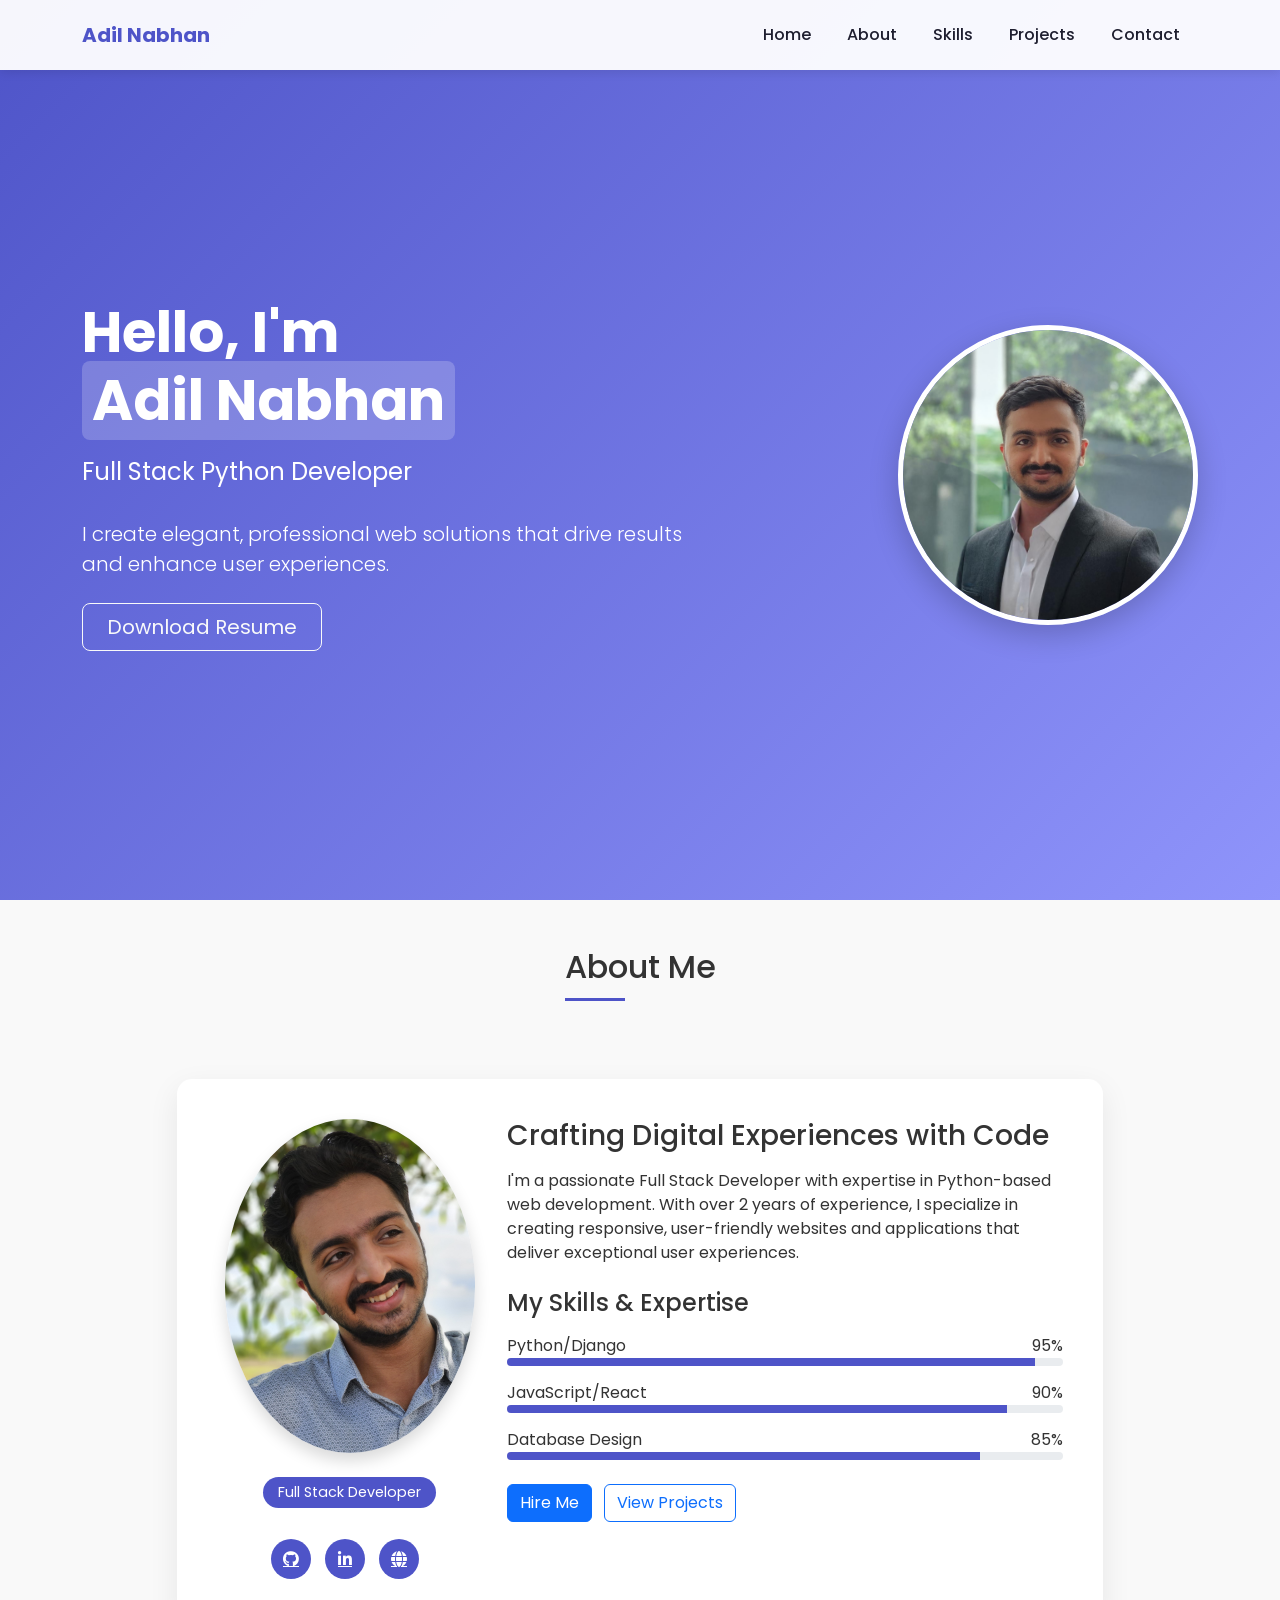
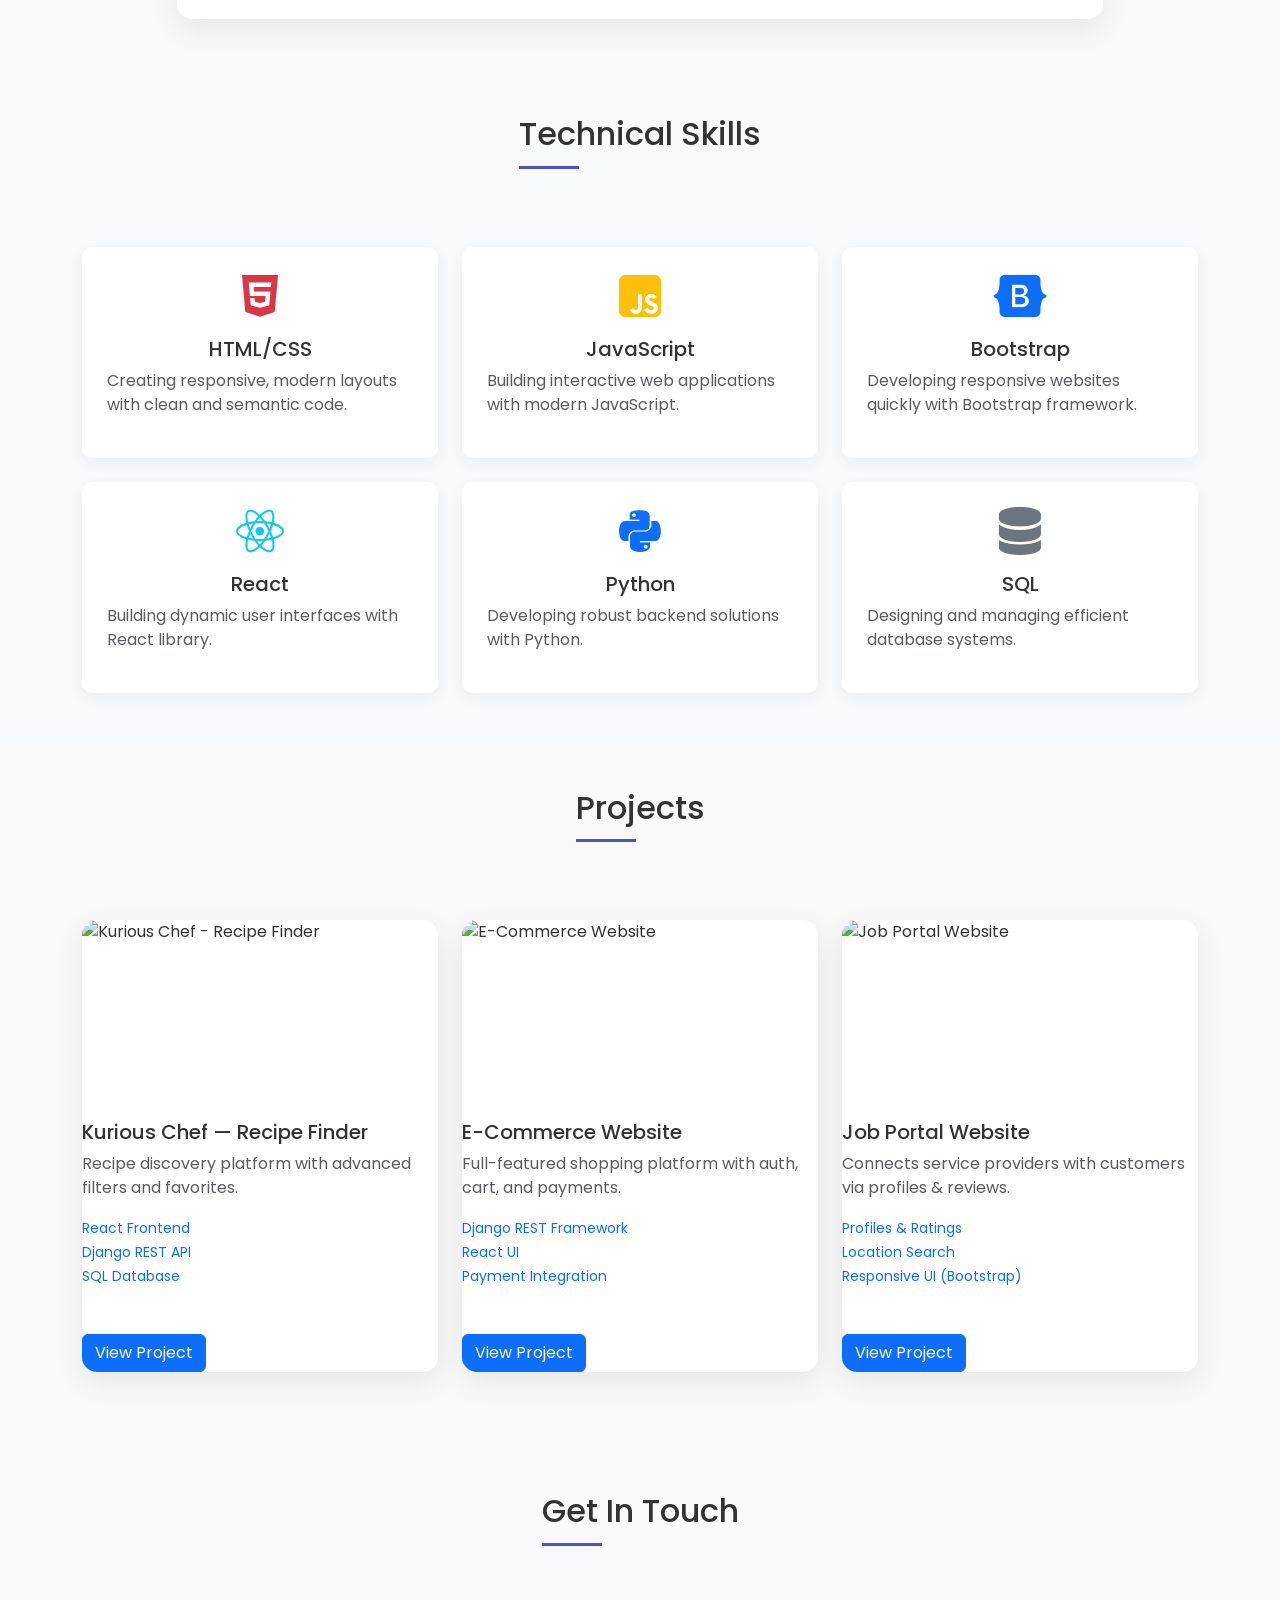
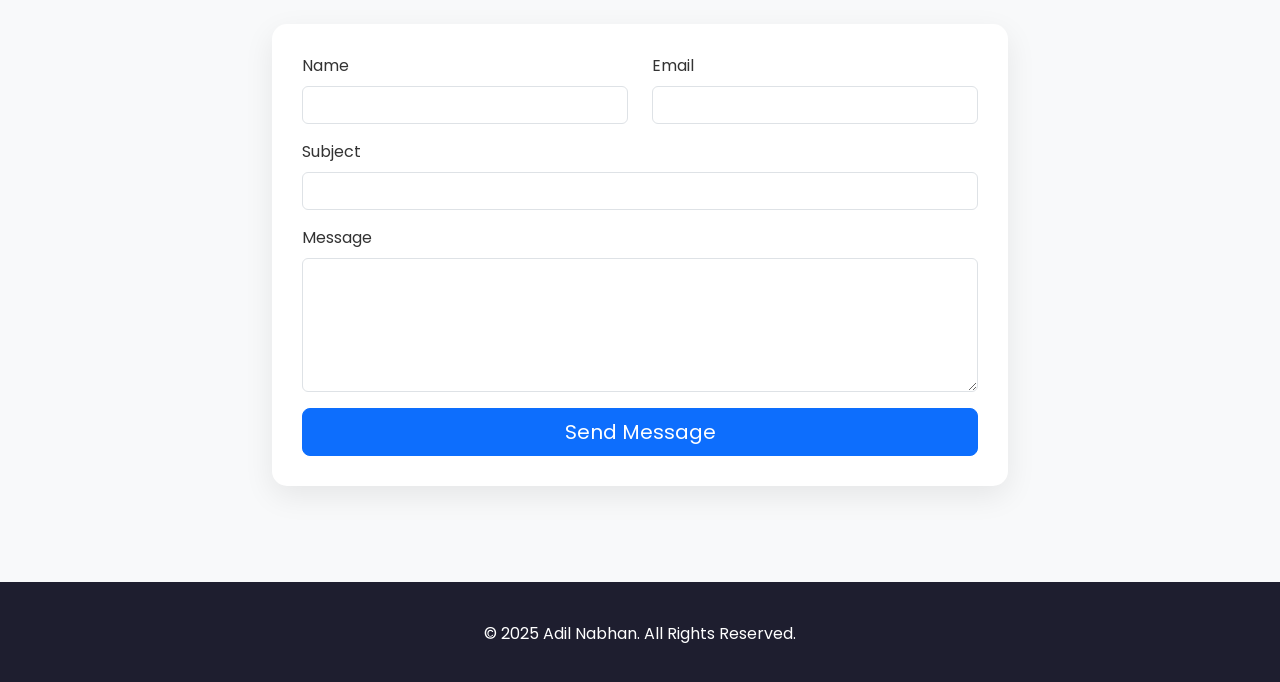
==== commit 4806b7d9: "Update index.html" ====
--- a/index.html
+++ b/index.html
@@ -439,15 +439,6 @@
                     <!-- Buttons -->
                     <a href="ADIL NABHAN C V  (1).pdf" target="_blank" class="btn btn-outline-light btn-lg px-4 py-2 me-3">Download Resume</a>
             
-                    <!-- Social Icons - Improved with better styling -->
-                    <div class="hero-social">
-                        <a href="https://github.com/adilnabhan" target="_blank" class="hero-social-icon">
-                            <img src="github-6980894_960_720.webp" alt="GitHub" style="width:28px; height:28px;">
-                        </a>
-                        <a href="http://www.linkedin.com/in/adil-nabhanc-v-" target="_blank" class="hero-social-icon">
-                            <img src="link.png" alt="LinkedIn" style="width:28px; height:28px;">
-                        </a>
-                    </div>
                 </div>
         
                 <!-- Profile Image -->
@@ -696,28 +687,8 @@
                         </form>
                     </div>
                     <div class="text-center mt-5">
-                        <h3 class="h5 mb-3">Connect with me</h3>
                         
-                        <!-- LinkedIn -->
-                        <a href="https://www.linkedin.com/in/adil-nabhanc-v-" target="_blank" class="social-icon" title="LinkedIn">
-                            <i class="fab fa-linkedin-in"></i>
-                        </a>
-                        
-                        <!-- GitHub -->
-                        <a href="https://github.com/adilnabhan" target="_blank" class="social-icon" title="GitHub">
-                            <i class="fab fa-github"></i>
-                        </a>
-                        
-                        <!-- Twitter -->
-                        <a href="https://twitter.com/" target="_blank" class="social-icon" title="Twitter">
-                            <i class="fab fa-twitter"></i>
-                        </a>
-                        
-                        <!-- Instagram -->
-                        <a href="https://instagram.com/" target="_blank" class="social-icon" title="Instagram">
-                            <i class="fab fa-instagram"></i>
-                        </a>
-                    </div>
+                       
                 </div>
             </div>
         </div>
@@ -726,7 +697,7 @@
     <!-- Footer -->
     <footer class="text-center">
         <div class="container">
-            <p>&copy; 2023 Adil Nabhan. All Rights Reserved.</p>
+            <p>&copy; 2025 Adil Nabhan. All Rights Reserved.</p>
         </div>
     </footer>
 
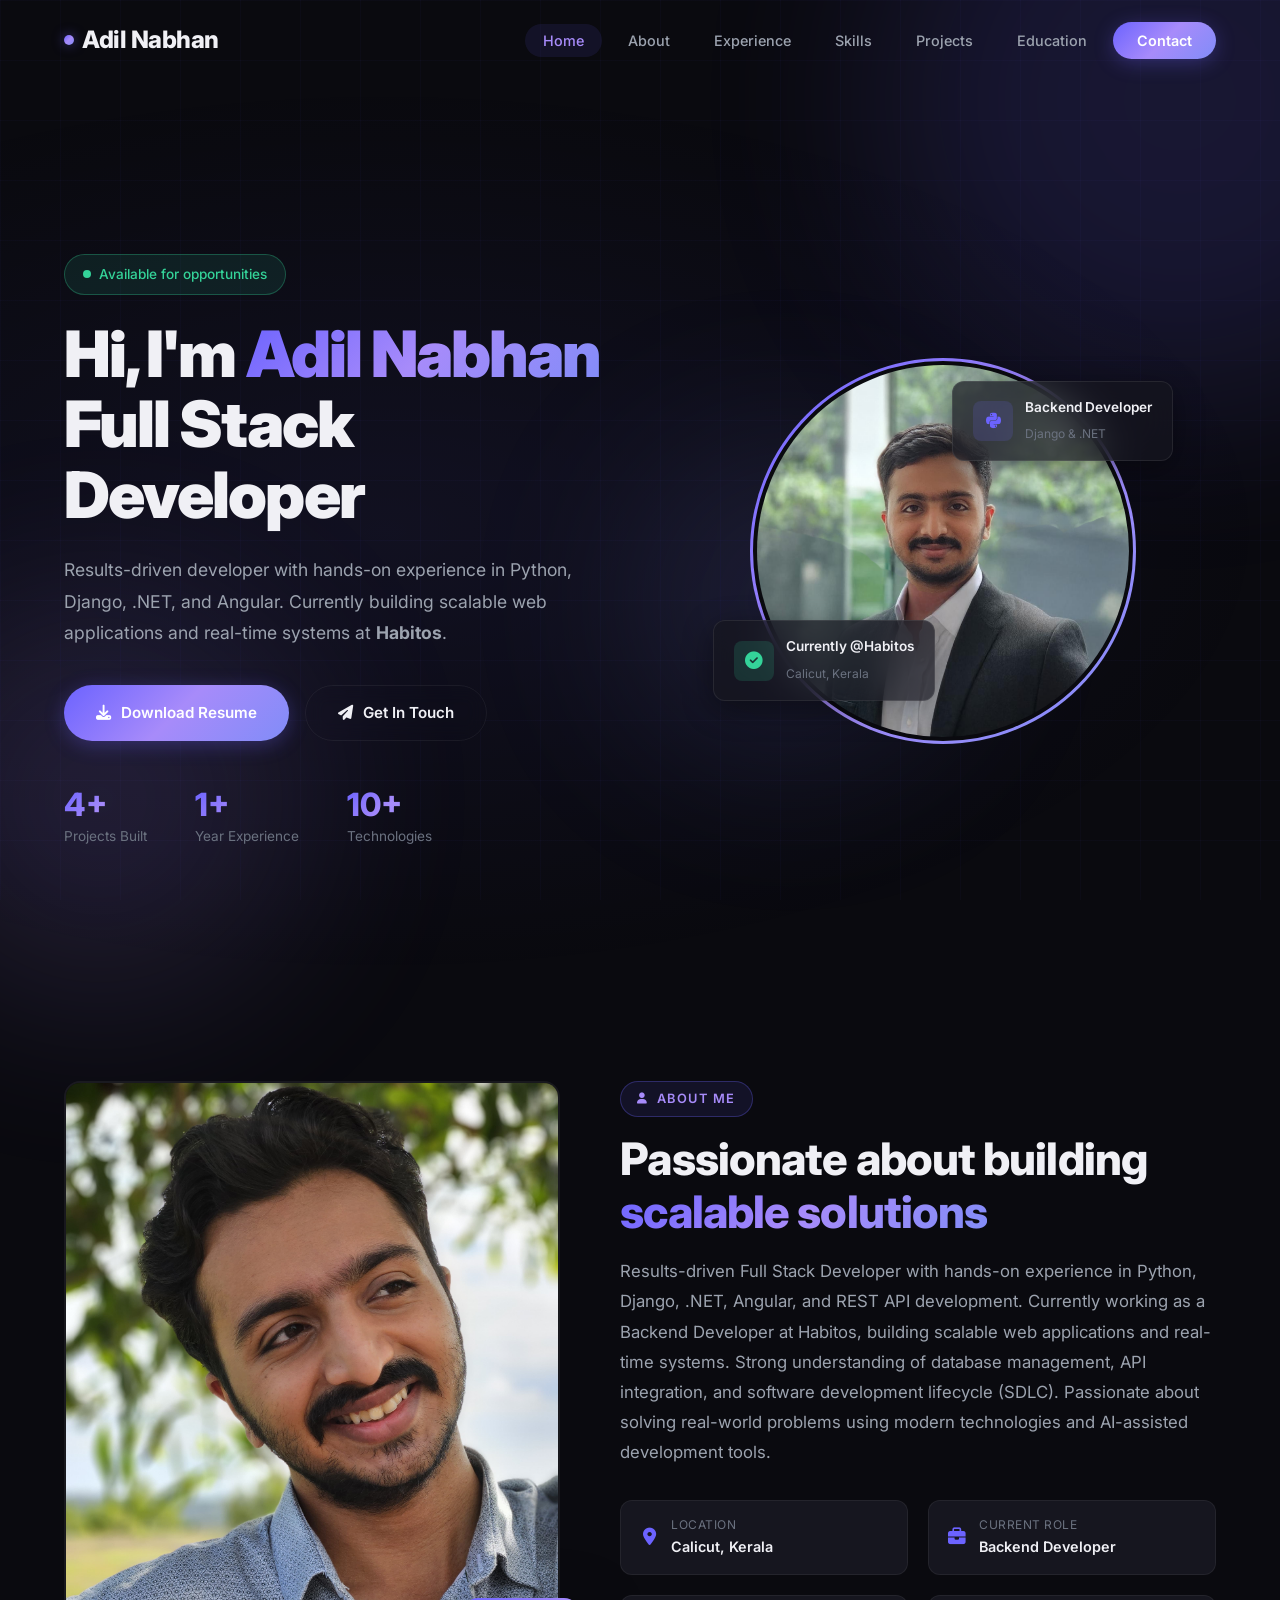
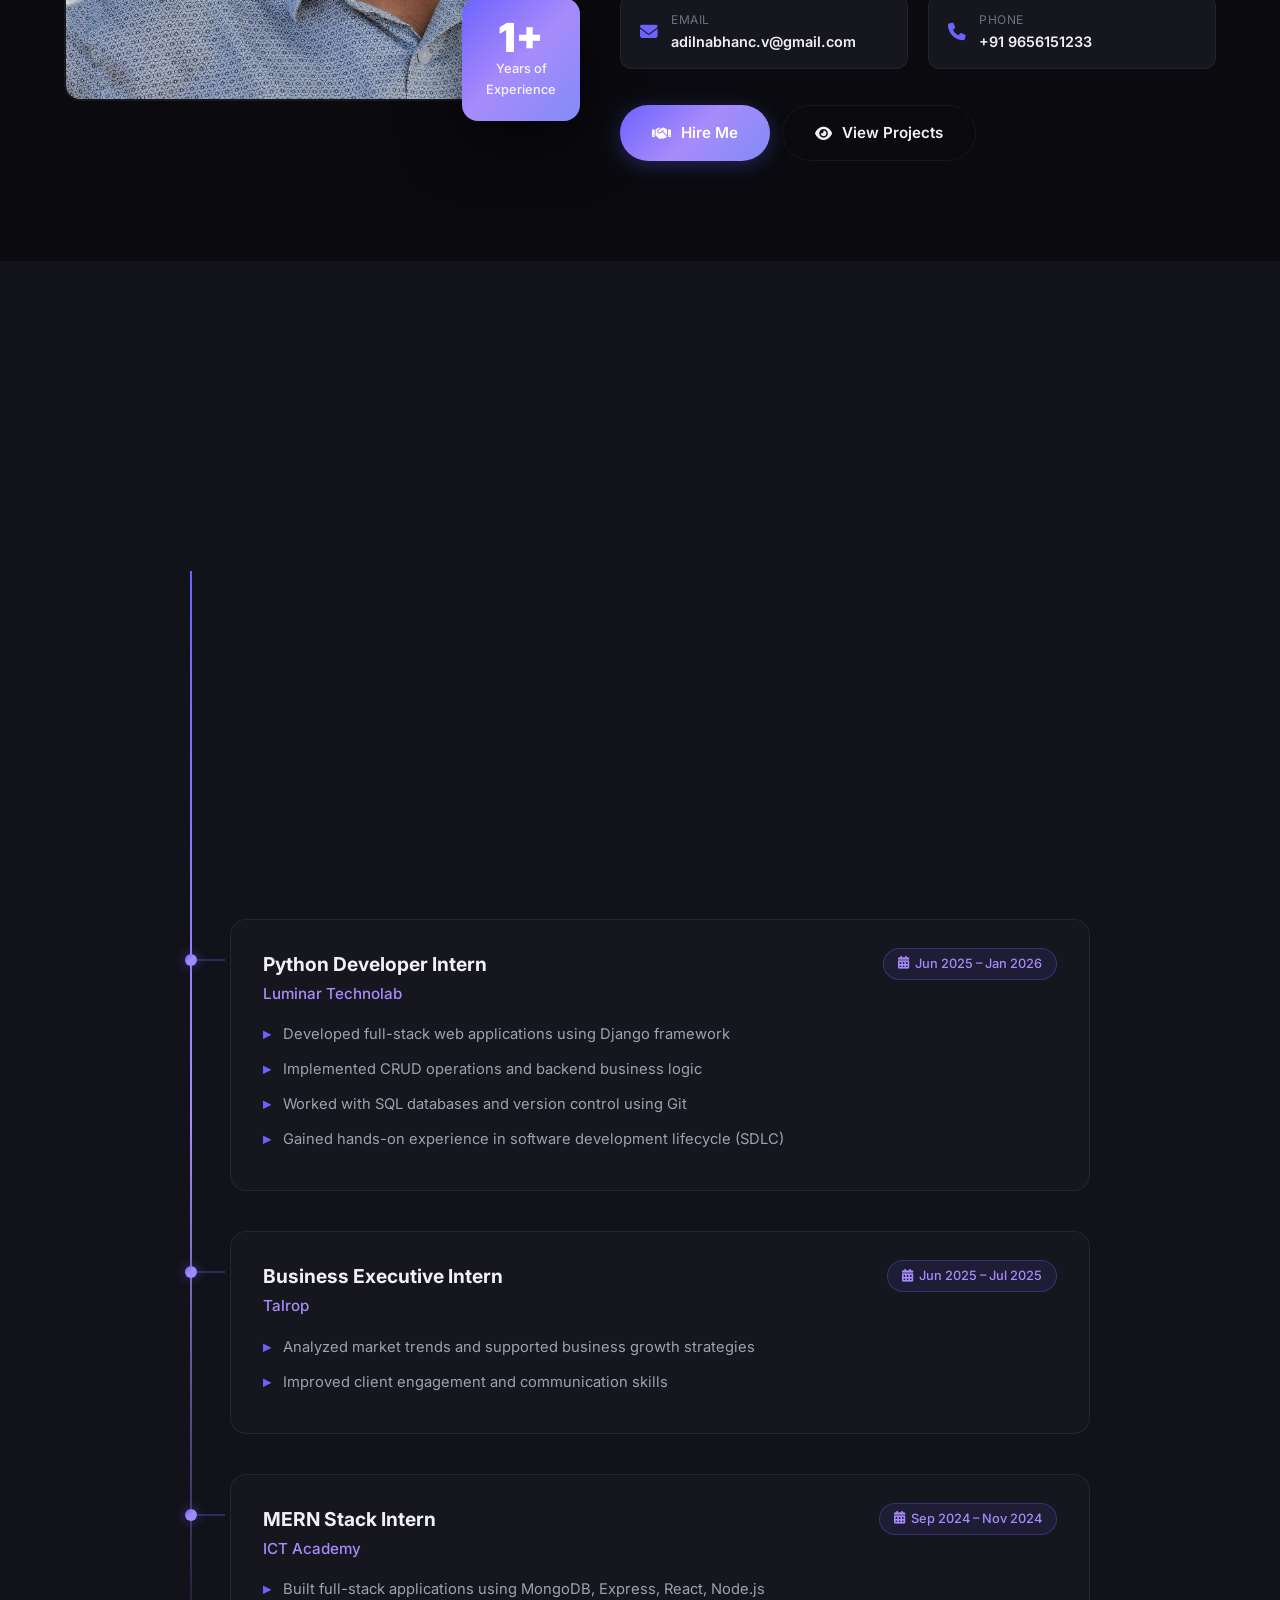
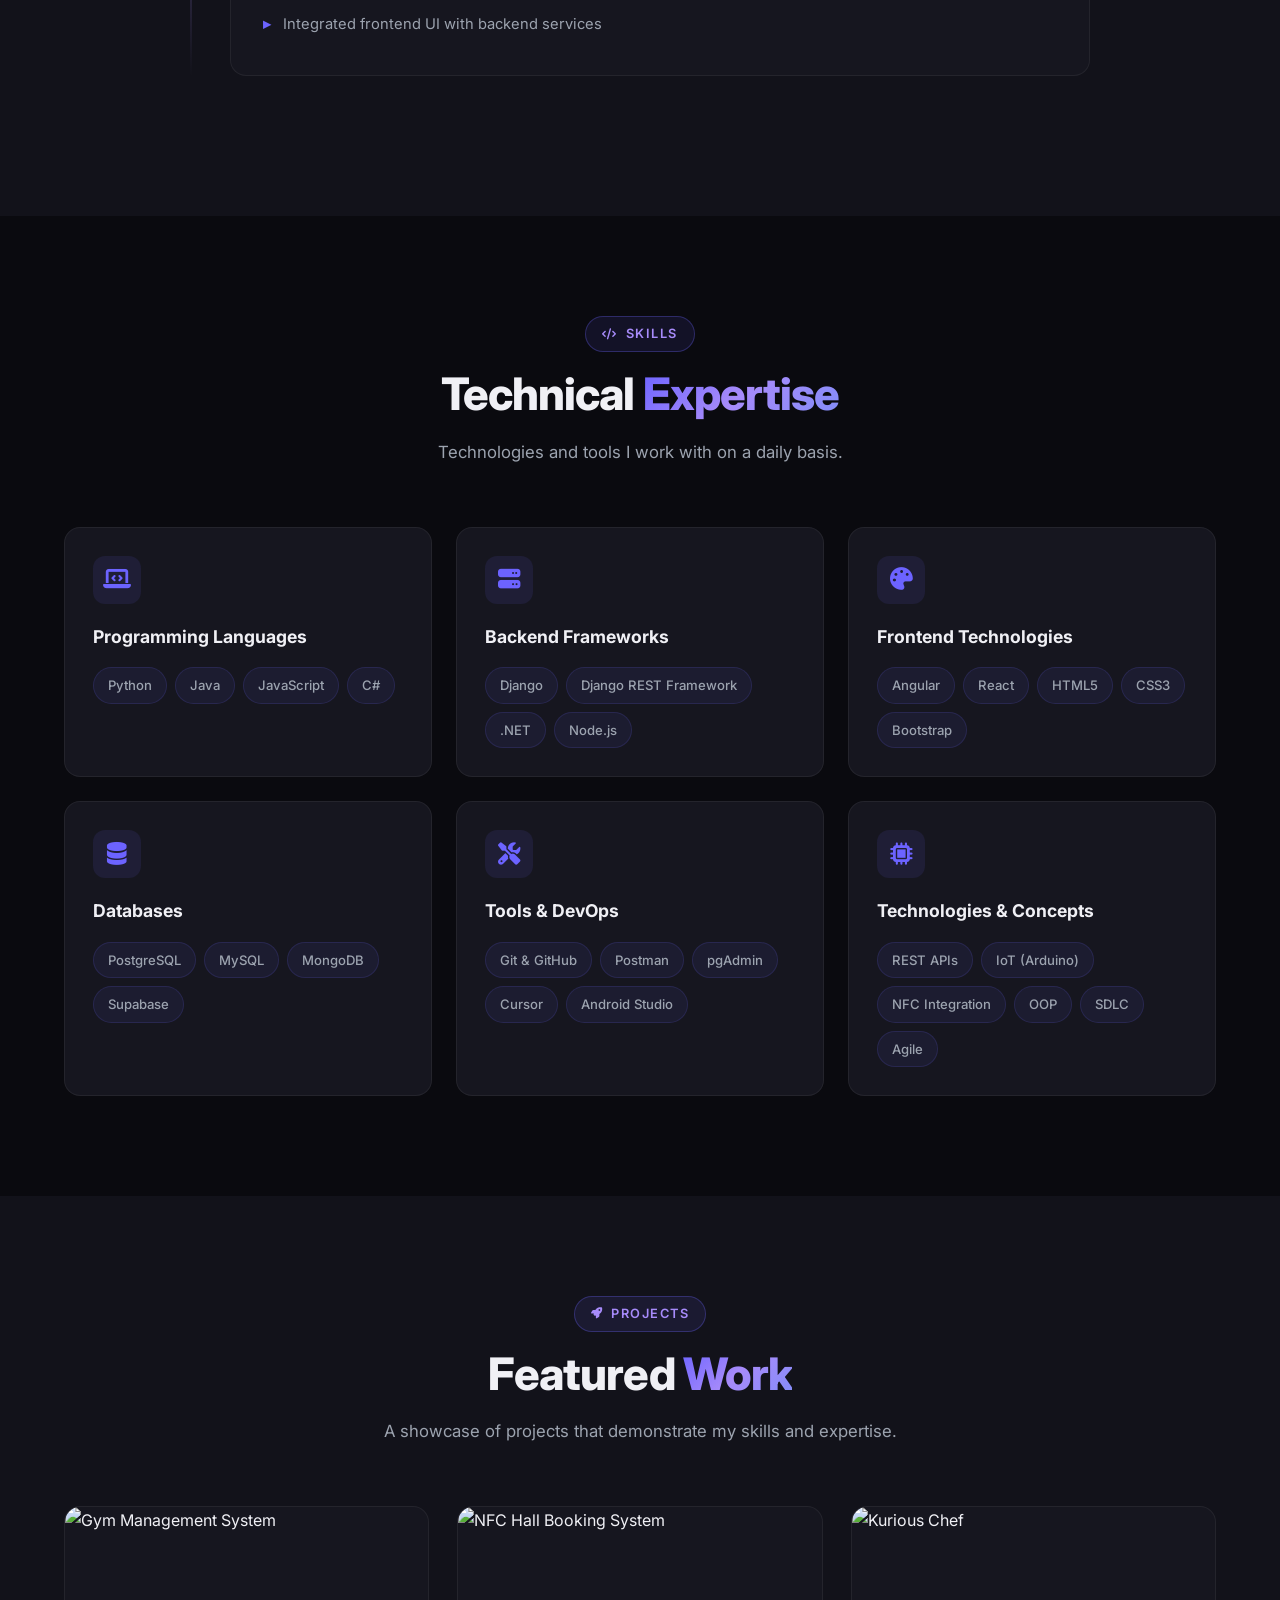
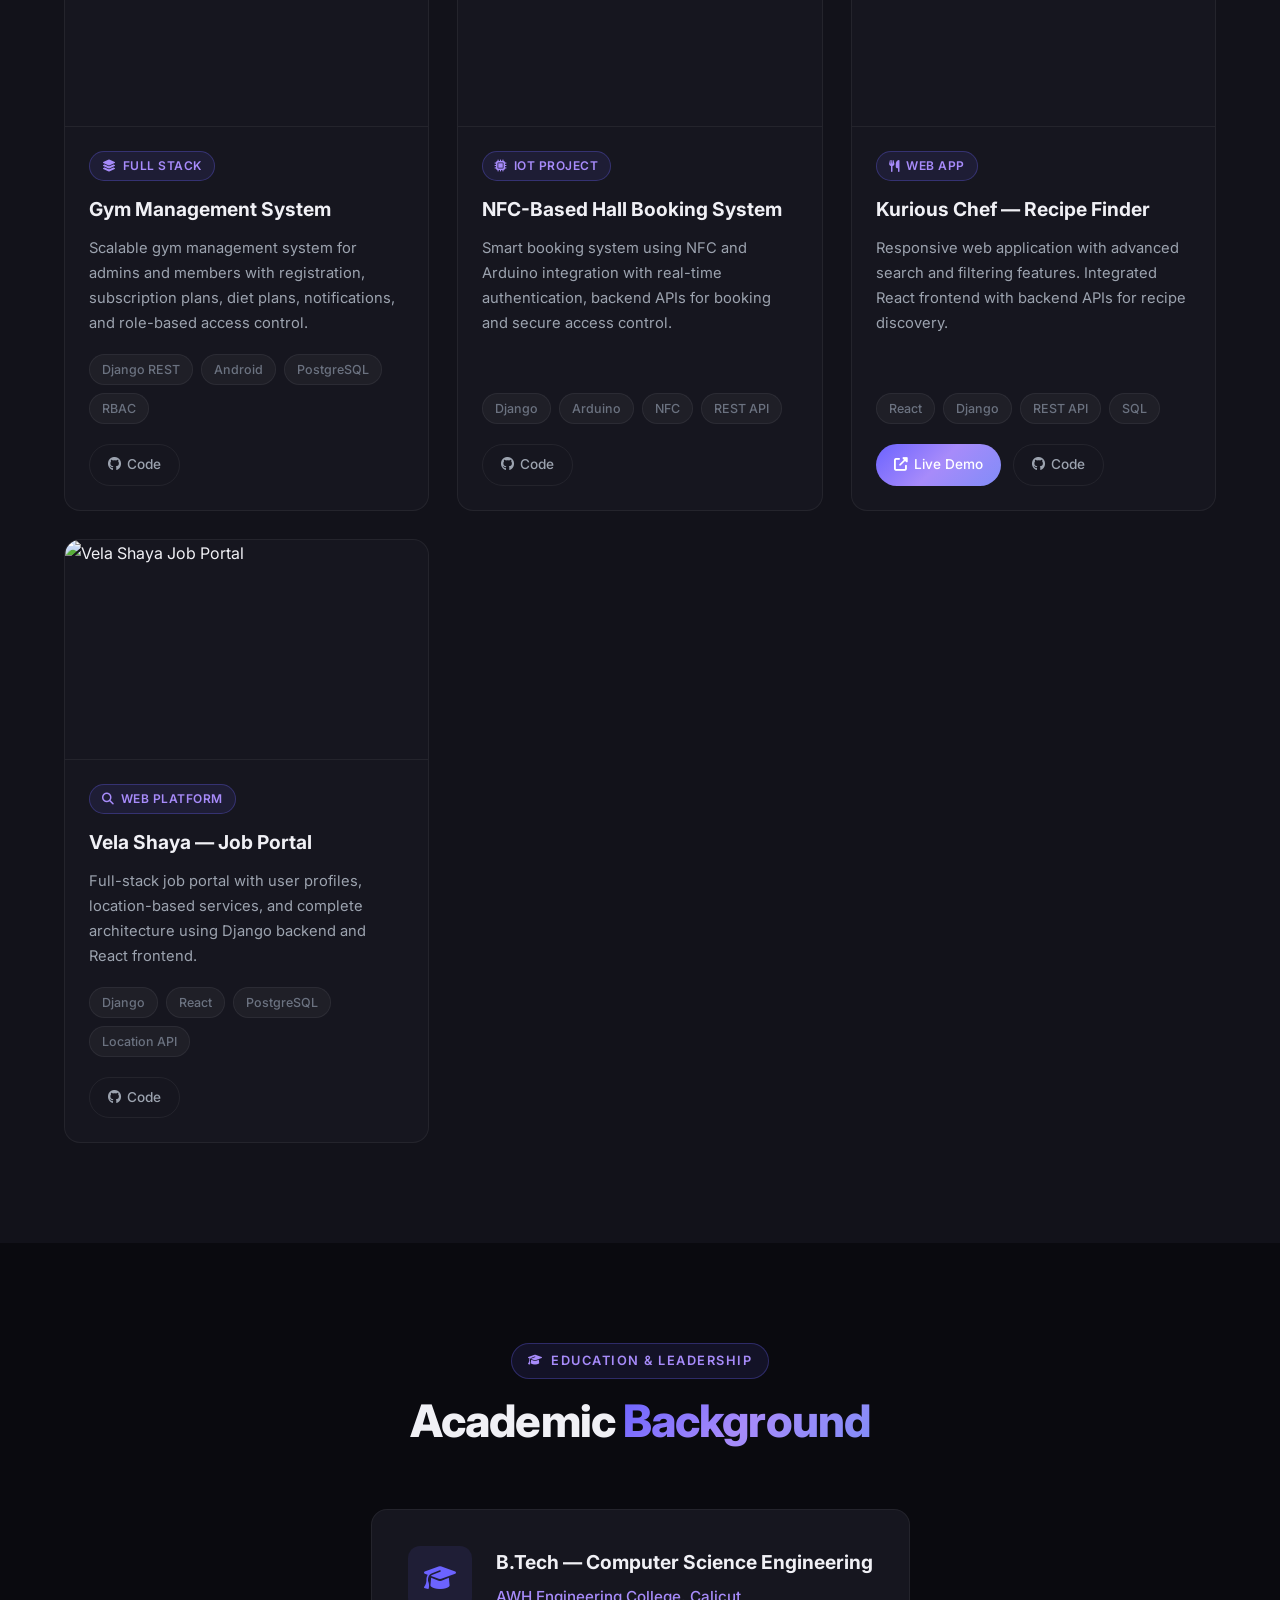
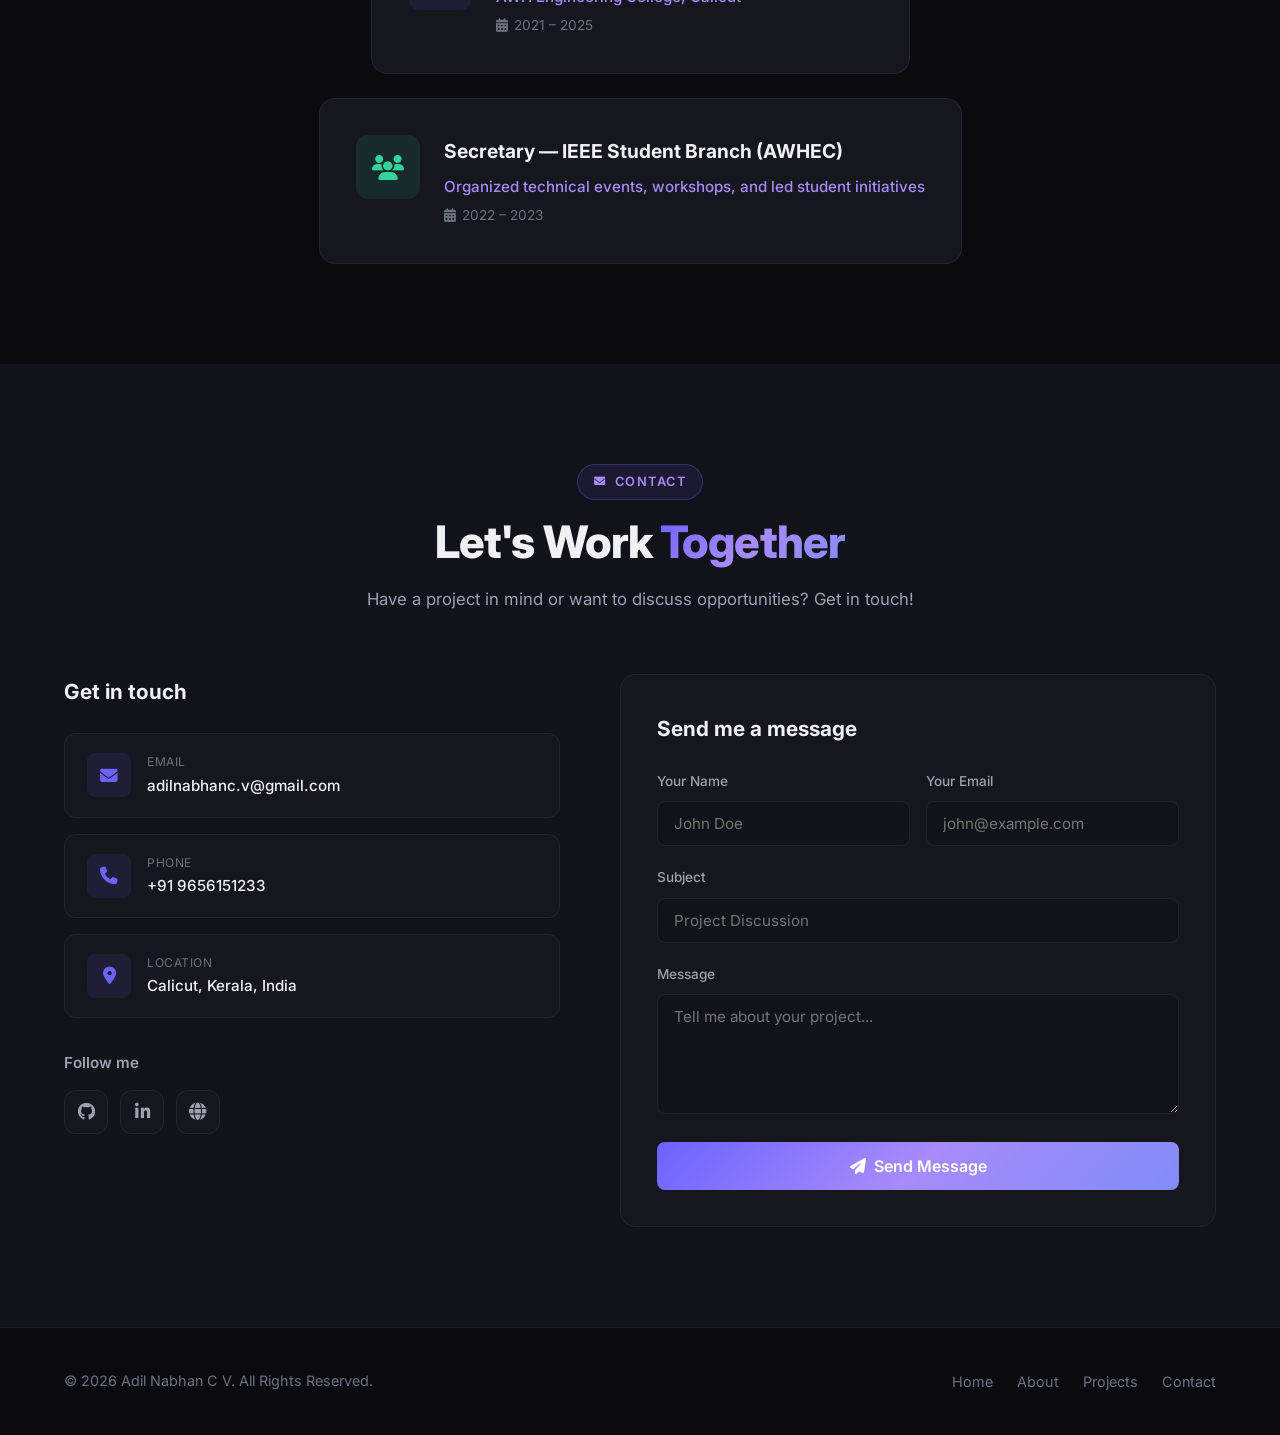
==== commit 82e708a5: "Initial commit" ====
--- a/index.html
+++ b/index.html
@@ -3,792 +3,668 @@
 <head>
     <meta charset="UTF-8">
     <meta name="viewport" content="width=device-width, initial-scale=1.0">
-    <title>Adil Nabhan | Full Stack Developer</title>
-    <link href="https://cdn.jsdelivr.net/npm/bootstrap@5.3.0/dist/css/bootstrap.min.css" rel="stylesheet">
-    <link rel="stylesheet" href="https://cdnjs.cloudflare.com/ajax/libs/font-awesome/6.4.0/css/all.min.css">
-    <link href="https://fonts.googleapis.com/css2?family=Poppins:wght@300;400;500;600;700&display=swap" rel="stylesheet">
-    <style>
-        :root {
-            --primary: #4e54c8;
-            --secondary: #8f94fb;
-            --dark: #1e1e2f;
-            --light: #f8f9fa;
-            --success: #2dce89;
-        }
-        
-        body {
-            font-family: 'Poppins', sans-serif;
-            color: #333;
-            overflow-x: hidden;
-            background: #f9f9f9;
-        }
-        
-        .navbar {
-            background: rgba(255, 255, 255, 0.95);
-            box-shadow: 0 2px 10px rgba(0, 0, 0, 0.1);
-            padding: 15px 0;
-            transition: all 0.3s ease;
-        }
-        
-        .navbar-scrolled {
-            padding: 8px 0;
-        }
-        
-        .hero {
-            background: linear-gradient(135deg, var(--primary) 0%, var(--secondary) 100%);
-            color: white;
-            padding: 150px 0 100px;
-            min-height: 100vh;
-            display: flex;
-            align-items: center;
-        }
-        
-        .hero-content {
-            max-width: 600px;
-        }
-        
-        .hero-title {
-            font-size: 3.5rem;
-            font-weight: 700;
-            margin-bottom: 1.5rem;
-            line-height: 1.2;
-        }
-        
-        .hero-subtitle {
-            font-size: 1.5rem;
-            margin-bottom: 2rem;
-            font-weight: 400;
-        }
-        
-        .profile-img {
-            width: 300px;
-            height: 300px;
-            object-fit: cover;
-            border: 5px solid white;
-            box-shadow: 0 10px 30px rgba(0, 0, 0, 0.2);
-            border-radius: 50%;
-        }
-        
-        .btn-light {
-            background: white;
-            color: var(--primary);
-            padding: 12px 30px;
-            border-radius: 30px;
-            font-weight: 500;
-            transition: all 0.3s;
-        }
-        
-        .btn-light:hover {
-            transform: translateY(-3px);
-            box-shadow: 0 10px 20px rgba(0, 0, 0, 0.15);
-        }
-        
-        .section-title {
-            position: relative;
-            padding-bottom: 15px;
-            margin-bottom: 30px;
-        }
-        
-        .section-title:after {
-            content: '';
-            position: absolute;
-            bottom: 0;
-            left: 0;
-            width: 60px;
-            height: 3px;
-            background: var(--primary);
-        }
-        
-        .skill-card {
-            background: white;
-            padding: 25px;
-            border-radius: 10px;
-            box-shadow: 0 5px 15px rgba(0, 0, 0, 0.05);
-            transition: transform 0.3s, box-shadow 0.3s;
-            height: 100%;
-        }
-        
-        .skill-card:hover {
-            transform: translateY(-5px);
-            box-shadow: 0 15px 30px rgba(0, 0, 0, 0.1);
-        }
-        
-        .project-card {
-            border: none;
-            border-radius: 15px;
-            overflow: hidden;
-            box-shadow: 0 10px 30px rgba(0, 0, 0, 0.08);
-            transition: transform 0.3s;
-            margin-bottom: 30px;
-            background: white;
-            height: 100%;
-            display: flex;
-            flex-direction: column;
-        }
-        
-        .project-card:hover {
-            transform: translateY(-10px);
-        }
-        
-        .project-img {
-            height: 200px;
-            object-fit: cover;
-        }
-        
-        .project-card .card-body {
-            flex: 1;
-            display: flex;
-            flex-direction: column;
-        }
-        
-        .project-card .card-text {
-            flex-grow: 1;
-        }
-        
-        .project-btn {
-            margin-top: auto;
-            align-self: flex-start;
-        }
-        
-        .bg-gradient {
-            background: linear-gradient(135deg, var(--primary) 0%, var(--secondary) 100%);
-        }
-        
-        .contact-form {
-            background: white;
-            padding: 30px;
-            border-radius: 15px;
-            box-shadow: 0 10px 30px rgba(0, 0, 0, 0.08);
-        }
-        
-        .social-icon {
-            width: 40px;
-            height: 40px;
-            display: inline-flex;
-            align-items: center;
-            justify-content: center;
-            background: var(--primary);
-            color: white;
-            border-radius: 50%;
-            margin-right: 10px;
-            transition: all 0.3s;
-        }
-        
-        .social-icon:hover {
-            background: var(--secondary);
-            transform: translateY(-3px);
-        }
-        
-        footer {
-            background: var(--dark);
-            color: white;
-            padding: 40px 0 20px;
-        }
-        
-        .back-to-top {
-            position: fixed;
-            bottom: 20px;
-            right: 20px;
-            width: 40px;
-            height: 40px;
-            background: var(--primary);
-            color: white;
-            border-radius: 50%;
-            display: flex;
-            align-items: center;
-            justify-content: center;
-            text-decoration: none;
-            opacity: 0;
-            transition: all 0.3s;
-            z-index: 1000;
-        }
-        
-        .back-to-top.show {
-            opacity: 1;
-        }
-
-        /* Navigation styling */
-        .navbar-brand {
-            font-weight: 700;
-            color: var(--primary);
-        }
-        
-        .nav-link {
-            font-weight: 500;
-            color: var(--dark);
-            margin: 0 10px;
-        }
-        
-        .nav-link:hover {
-            color: var(--primary);
-        }
-        
-        /* Hero section adjustments */
-        .hero-container {
-            display: flex;
-            align-items: center;
-            justify-content: space-between;
-            flex-wrap: wrap;
-        }
-        
-        /* About section */
-        .about-content {
-            padding: 40px;
-            background: white;
-            border-radius: 15px;
-            box-shadow: 0 10px 30px rgba(0, 0, 0, 0.08);
-        }
-        
-        /* Social icons in hero */
-        .hero-social {
-            margin-top: 20px;
-        }
-        
-        .hero-social a {
-            display: inline-block;
-            margin-right: 15px;
-            transition: transform 0.3s;
-        }
-        
-        .hero-social a:hover {
-            transform: translateY(-5px);
-        }
-        
-        .hero-social-icon {
-            width: 55px;
-            height: 55px;
-            display: inline-flex;
-            align-items: center;
-            justify-content: center;
-            background: rgba(255, 255, 255, 0.2);
-            border-radius: 50%;
-            margin-right: 15px;
-            transition: all 0.3s;
-            backdrop-filter: blur(10px);
-            border: 1px solid rgba(255, 255, 255, 0.3);
-        }
-        
-        .hero-social-icon:hover {
-            background: rgba(255, 255, 255, 0.3);
-            transform: translateY(-5px);
-        }
-        
-        /* Form status message */
-        .status-message {
-            display: none;
-            padding: 10px;
-            border-radius: 5px;
-            margin-top: 15px;
-            text-align: center;
-        }
-        
-        .status-message.success {
-            display: block;
-            background-color: #d4edda;
-            color: #155724;
-        }
-        
-        .status-message.error {
-            display: block;
-            background-color: #f8d7da;
-            color: #721c24;
-        }
-        
-        /* About section enhancements */
-        .about-badge {
-            background: var(--primary);
-            color: white;
-            padding: 5px 15px;
-            border-radius: 20px;
-            font-size: 0.9rem;
-            display: inline-block;
-            margin-bottom: 15px;
-        }
-        
-        .about-list {
-            list-style: none;
-            padding: 0;
-        }
-        
-        .about-list li {
-            margin-bottom: 10px;
-            display: flex;
-            align-items: center;
-        }
-        
-        .about-list li i {
-            color: var(--primary);
-            margin-right: 10px;
-            font-size: 1.2rem;
-        }
-        
-        .progress {
-            height: 8px;
-            margin-bottom: 15px;
-        }
-        
-        .progress-bar {
-            background-color: var(--primary);
-        }
-        
-        @media (max-width: 992px) {
-            .hero-container {
-                justify-content: center;
-                text-align: center;
-            }
-            
-            .hero-content {
-                margin-bottom: 50px;
-            }
-            
-            .hero-title {
-                font-size: 2.8rem;
-            }
-            
-            .profile-img {
-                width: 250px;
-                height: 250px;
+    <title>Adil Nabhan C V — Full Stack Developer</title>
+    <meta name="description" content="Adil Nabhan C V — Results-driven Full Stack Developer specializing in Python, Django, .NET, Angular, and REST API development. Building scalable web applications and real-time systems.">
+    <link rel="stylesheet" href="style.css">
+    <link rel="stylesheet" href="https://cdnjs.cloudflare.com/ajax/libs/font-awesome/6.5.1/css/all.min.css">
+</head>
+<body>
+
+<!-- Background Effects -->
+<div class="grid-bg"></div>
+<div class="orb orb-1"></div>
+<div class="orb orb-2"></div>
+<div class="orb orb-3"></div>
+
+<!-- ===== NAVBAR ===== -->
+<nav class="navbar" id="navbar">
+    <div class="container">
+        <a href="#home" class="nav-logo">
+            <span class="logo-dot"></span>
+            Adil Nabhan
+        </a>
+        <ul class="nav-links" id="navLinks">
+            <li><a href="#home" class="active">Home</a></li>
+            <li><a href="#about">About</a></li>
+            <li><a href="#experience">Experience</a></li>
+            <li><a href="#skills">Skills</a></li>
+            <li><a href="#projects">Projects</a></li>
+            <li><a href="#education">Education</a></li>
+            <li><a href="#contact" class="nav-cta">Contact</a></li>
+        </ul>
+        <div class="mobile-toggle" id="mobileToggle">
+            <span></span>
+            <span></span>
+            <span></span>
+        </div>
+    </div>
+</nav>
+
+<!-- ===== HERO SECTION ===== -->
+<section class="hero" id="home">
+    <div class="container">
+        <div class="hero-content">
+            <div class="hero-badge">
+                <span class="dot"></span>
+                Available for opportunities
+            </div>
+            <h1 class="hero-title">
+                Hi, I'm <span class="gradient-text">Adil Nabhan</span><br>
+                Full Stack Developer
+            </h1>
+            <p class="hero-description">
+                Results-driven developer with hands-on experience in Python, Django, .NET, and Angular. Currently building scalable web applications and real-time systems at <strong>Habitos</strong>.
+            </p>
+            <div class="hero-buttons">
+                <a href="ADIL NABHAN C V  (1).pdf" target="_blank" class="btn-primary-custom">
+                    <i class="fas fa-download"></i> Download Resume
+                </a>
+                <a href="#contact" class="btn-secondary-custom">
+                    <i class="fas fa-paper-plane"></i> Get In Touch
+                </a>
+            </div>
+            <div class="hero-stats">
+                <div class="hero-stat">
+                    <div class="hero-stat-number" data-count="4">0</div>
+                    <div class="hero-stat-label">Projects Built</div>
+                </div>
+                <div class="hero-stat">
+                    <div class="hero-stat-number" data-count="1">0</div>
+                    <div class="hero-stat-label">Year Experience</div>
+                </div>
+                <div class="hero-stat">
+                    <div class="hero-stat-number" data-count="10">0</div>
+                    <div class="hero-stat-label">Technologies</div>
+                </div>
+            </div>
+        </div>
+        <div class="hero-visual">
+            <div class="hero-image-wrapper">
+                <img src="adilpfp.png" alt="Adil Nabhan C V" class="hero-image">
+                <!-- Floating cards -->
+                <div class="hero-floating-card card-1">
+                    <div class="floating-icon purple">
+                        <i class="fab fa-python"></i>
+                    </div>
+                    <div class="floating-text">
+                        <strong>Backend Developer</strong>
+                        <span>Django & .NET</span>
+                    </div>
+                </div>
+                <div class="hero-floating-card card-2">
+                    <div class="floating-icon green">
+                        <i class="fas fa-check-circle"></i>
+                    </div>
+                    <div class="floating-text">
+                        <strong>Currently @Habitos</strong>
+                        <span>Calicut, Kerala</span>
+                    </div>
+                </div>
+            </div>
+        </div>
+    </div>
+</section>
+
+<!-- ===== ABOUT SECTION ===== -->
+<section class="section" id="about">
+    <div class="container">
+        <div class="about-grid">
+            <div class="about-image-container reveal">
+                <img src="about.jpg" alt="Adil Nabhan C V" class="about-image">
+                <div class="about-experience-badge">
+                    <div class="number">1+</div>
+                    <div class="label">Years of<br>Experience</div>
+                </div>
+            </div>
+            <div class="reveal reveal-delay-2">
+                <span class="section-label"><i class="fas fa-user"></i> About Me</span>
+                <h2 class="section-title">Passionate about building <span class="gradient-text">scalable solutions</span></h2>
+                <p class="about-text">
+                    Results-driven Full Stack Developer with hands-on experience in Python, Django, .NET, Angular, and REST API development. Currently working as a Backend Developer at Habitos, building scalable web applications and real-time systems. Strong understanding of database management, API integration, and software development lifecycle (SDLC). Passionate about solving real-world problems using modern technologies and AI-assisted development tools.
+                </p>
+                <div class="about-info-grid">
+                    <div class="about-info-item">
+                        <i class="fas fa-map-marker-alt"></i>
+                        <div>
+                            <div class="label">Location</div>
+                            <div class="value">Calicut, Kerala</div>
+                        </div>
+                    </div>
+                    <div class="about-info-item">
+                        <i class="fas fa-briefcase"></i>
+                        <div>
+                            <div class="label">Current Role</div>
+                            <div class="value">Backend Developer</div>
+                        </div>
+                    </div>
+                    <div class="about-info-item">
+                        <i class="fas fa-envelope"></i>
+                        <div>
+                            <div class="label">Email</div>
+                            <div class="value">adilnabhanc.v@gmail.com</div>
+                        </div>
+                    </div>
+                    <div class="about-info-item">
+                        <i class="fas fa-phone"></i>
+                        <div>
+                            <div class="label">Phone</div>
+                            <div class="value">+91 9656151233</div>
+                        </div>
+                    </div>
+                </div>
+                <div style="display: flex; gap: 12px; flex-wrap: wrap;">
+                    <a href="#contact" class="btn-primary-custom"><i class="fas fa-handshake"></i> Hire Me</a>
+                    <a href="#projects" class="btn-secondary-custom"><i class="fas fa-eye"></i> View Projects</a>
+                </div>
+            </div>
+        </div>
+    </div>
+</section>
+
+<!-- ===== EXPERIENCE SECTION ===== -->
+<section class="section experience-bg" id="experience">
+    <div class="container">
+        <div class="reveal" style="text-align: center; margin-bottom: 60px;">
+            <span class="section-label"><i class="fas fa-briefcase"></i> Experience</span>
+            <h2 class="section-title">Professional <span class="gradient-text">Journey</span></h2>
+            <p class="section-subtitle" style="margin: 0 auto;">A timeline of my career growth and professional development.</p>
+        </div>
+
+        <div class="timeline">
+            <!-- Habitos -->
+            <div class="timeline-item reveal">
+                <div class="timeline-header">
+                    <div>
+                        <div class="timeline-role">Backend Developer</div>
+                        <div class="timeline-company">Habitos — Calicut</div>
+                    </div>
+                    <span class="timeline-date"><i class="fas fa-calendar-alt"></i> Feb 2026 – Present</span>
+                </div>
+                <ul class="timeline-list">
+                    <li>Designed and developed scalable REST APIs using Django REST Framework</li>
+                    <li>Implemented backend logic for mobile and web applications</li>
+                    <li>Optimized database queries using PostgreSQL and pgAdmin</li>
+                    <li>Collaborated with frontend developers to deliver end-to-end features</li>
+                    <li>Improved system performance and ensured secure API handling</li>
+                </ul>
+            </div>
+
+            <!-- Luminar -->
+            <div class="timeline-item reveal reveal-delay-1">
+                <div class="timeline-header">
+                    <div>
+                        <div class="timeline-role">Python Developer Intern</div>
+                        <div class="timeline-company">Luminar Technolab</div>
+                    </div>
+                    <span class="timeline-date"><i class="fas fa-calendar-alt"></i> Jun 2025 – Jan 2026</span>
+                </div>
+                <ul class="timeline-list">
+                    <li>Developed full-stack web applications using Django framework</li>
+                    <li>Implemented CRUD operations and backend business logic</li>
+                    <li>Worked with SQL databases and version control using Git</li>
+                    <li>Gained hands-on experience in software development lifecycle (SDLC)</li>
+                </ul>
+            </div>
+
+            <!-- Talrop -->
+            <div class="timeline-item reveal reveal-delay-2">
+                <div class="timeline-header">
+                    <div>
+                        <div class="timeline-role">Business Executive Intern</div>
+                        <div class="timeline-company">Talrop</div>
+                    </div>
+                    <span class="timeline-date"><i class="fas fa-calendar-alt"></i> Jun 2025 – Jul 2025</span>
+                </div>
+                <ul class="timeline-list">
+                    <li>Analyzed market trends and supported business growth strategies</li>
+                    <li>Improved client engagement and communication skills</li>
+                </ul>
+            </div>
+
+            <!-- ICT Academy -->
+            <div class="timeline-item reveal reveal-delay-3">
+                <div class="timeline-header">
+                    <div>
+                        <div class="timeline-role">MERN Stack Intern</div>
+                        <div class="timeline-company">ICT Academy</div>
+                    </div>
+                    <span class="timeline-date"><i class="fas fa-calendar-alt"></i> Sep 2024 – Nov 2024</span>
+                </div>
+                <ul class="timeline-list">
+                    <li>Built full-stack applications using MongoDB, Express, React, Node.js</li>
+                    <li>Integrated frontend UI with backend services</li>
+                </ul>
+            </div>
+        </div>
+    </div>
+</section>
+
+<!-- ===== SKILLS SECTION ===== -->
+<section class="section" id="skills">
+    <div class="container">
+        <div class="reveal" style="text-align: center; margin-bottom: 60px;">
+            <span class="section-label"><i class="fas fa-code"></i> Skills</span>
+            <h2 class="section-title">Technical <span class="gradient-text">Expertise</span></h2>
+            <p class="section-subtitle" style="margin: 0 auto;">Technologies and tools I work with on a daily basis.</p>
+        </div>
+
+        <div class="skills-grid">
+            <div class="skill-category reveal">
+                <div class="skill-category-icon"><i class="fas fa-laptop-code"></i></div>
+                <h3>Programming Languages</h3>
+                <div class="skill-tags">
+                    <span class="skill-tag">Python</span>
+                    <span class="skill-tag">Java</span>
+                    <span class="skill-tag">JavaScript</span>
+                    <span class="skill-tag">C#</span>
+                </div>
+            </div>
+
+            <div class="skill-category reveal reveal-delay-1">
+                <div class="skill-category-icon"><i class="fas fa-server"></i></div>
+                <h3>Backend Frameworks</h3>
+                <div class="skill-tags">
+                    <span class="skill-tag">Django</span>
+                    <span class="skill-tag">Django REST Framework</span>
+                    <span class="skill-tag">.NET</span>
+                    <span class="skill-tag">Node.js</span>
+                </div>
+            </div>
+
+            <div class="skill-category reveal reveal-delay-2">
+                <div class="skill-category-icon"><i class="fas fa-palette"></i></div>
+                <h3>Frontend Technologies</h3>
+                <div class="skill-tags">
+                    <span class="skill-tag">Angular</span>
+                    <span class="skill-tag">React</span>
+                    <span class="skill-tag">HTML5</span>
+                    <span class="skill-tag">CSS3</span>
+                    <span class="skill-tag">Bootstrap</span>
+                </div>
+            </div>
+
+            <div class="skill-category reveal">
+                <div class="skill-category-icon"><i class="fas fa-database"></i></div>
+                <h3>Databases</h3>
+                <div class="skill-tags">
+                    <span class="skill-tag">PostgreSQL</span>
+                    <span class="skill-tag">MySQL</span>
+                    <span class="skill-tag">MongoDB</span>
+                    <span class="skill-tag">Supabase</span>
+                </div>
+            </div>
+
+            <div class="skill-category reveal reveal-delay-1">
+                <div class="skill-category-icon"><i class="fas fa-tools"></i></div>
+                <h3>Tools & DevOps</h3>
+                <div class="skill-tags">
+                    <span class="skill-tag">Git & GitHub</span>
+                    <span class="skill-tag">Postman</span>
+                    <span class="skill-tag">pgAdmin</span>
+                    <span class="skill-tag">Cursor</span>
+                    <span class="skill-tag">Android Studio</span>
+                </div>
+            </div>
+
+            <div class="skill-category reveal reveal-delay-2">
+                <div class="skill-category-icon"><i class="fas fa-microchip"></i></div>
+                <h3>Technologies & Concepts</h3>
+                <div class="skill-tags">
+                    <span class="skill-tag">REST APIs</span>
+                    <span class="skill-tag">IoT (Arduino)</span>
+                    <span class="skill-tag">NFC Integration</span>
+                    <span class="skill-tag">OOP</span>
+                    <span class="skill-tag">SDLC</span>
+                    <span class="skill-tag">Agile</span>
+                </div>
+            </div>
+        </div>
+    </div>
+</section>
+
+<!-- ===== PROJECTS SECTION ===== -->
+<section class="section projects-bg" id="projects">
+    <div class="container">
+        <div class="reveal" style="text-align: center; margin-bottom: 60px;">
+            <span class="section-label"><i class="fas fa-rocket"></i> Projects</span>
+            <h2 class="section-title">Featured <span class="gradient-text">Work</span></h2>
+            <p class="section-subtitle" style="margin: 0 auto;">A showcase of projects that demonstrate my skills and expertise.</p>
+        </div>
+
+        <div class="projects-grid">
+            <!-- Gym Management System -->
+            <div class="project-card reveal">
+                <img src="https://images.unsplash.com/photo-1534438327276-14e5300c3a48?w=700&h=440&fit=crop" alt="Gym Management System" class="project-image">
+                <div class="project-content">
+                    <span class="project-type"><i class="fas fa-layer-group"></i> Full Stack</span>
+                    <h3 class="project-title">Gym Management System</h3>
+                    <p class="project-description">Scalable gym management system for admins and members with registration, subscription plans, diet plans, notifications, and role-based access control.</p>
+                    <div class="project-tech">
+                        <span>Django REST</span>
+                        <span>Android</span>
+                        <span>PostgreSQL</span>
+                        <span>RBAC</span>
+                    </div>
+                    <div class="project-links">
+                        <a href="https://github.com/adilnabhan" target="_blank" class="project-link"><i class="fab fa-github"></i> Code</a>
+                    </div>
+                </div>
+            </div>
+
+            <!-- NFC Hall Booking -->
+            <div class="project-card reveal reveal-delay-1">
+                <img src="https://images.unsplash.com/photo-1518770660439-4636190af475?w=700&h=440&fit=crop" alt="NFC Hall Booking System" class="project-image">
+                <div class="project-content">
+                    <span class="project-type"><i class="fas fa-microchip"></i> IoT Project</span>
+                    <h3 class="project-title">NFC-Based Hall Booking System</h3>
+                    <p class="project-description">Smart booking system using NFC and Arduino integration with real-time authentication, backend APIs for booking and secure access control.</p>
+                    <div class="project-tech">
+                        <span>Django</span>
+                        <span>Arduino</span>
+                        <span>NFC</span>
+                        <span>REST API</span>
+                    </div>
+                    <div class="project-links">
+                        <a href="https://github.com/adilnabhan" target="_blank" class="project-link"><i class="fab fa-github"></i> Code</a>
+                    </div>
+                </div>
+            </div>
+
+            <!-- Kurious Chef -->
+            <div class="project-card reveal reveal-delay-2">
+                <img src="https://images.unsplash.com/photo-1556909114-f6e7ad7d3136?w=700&h=440&fit=crop" alt="Kurious Chef" class="project-image">
+                <div class="project-content">
+                    <span class="project-type"><i class="fas fa-utensils"></i> Web App</span>
+                    <h3 class="project-title">Kurious Chef — Recipe Finder</h3>
+                    <p class="project-description">Responsive web application with advanced search and filtering features. Integrated React frontend with backend APIs for recipe discovery.</p>
+                    <div class="project-tech">
+                        <span>React</span>
+                        <span>Django</span>
+                        <span>REST API</span>
+                        <span>SQL</span>
+                    </div>
+                    <div class="project-links">
+                        <a href="https://kuriouschef.netlify.app" target="_blank" class="project-link primary"><i class="fas fa-external-link-alt"></i> Live Demo</a>
+                        <a href="https://github.com/adilnabhan" target="_blank" class="project-link"><i class="fab fa-github"></i> Code</a>
+                    </div>
+                </div>
+            </div>
+
+            <!-- Vela Shaya -->
+            <div class="project-card reveal reveal-delay-3">
+                <img src="https://images.unsplash.com/photo-1586281380349-632531db7ed4?w=700&h=440&fit=crop" alt="Vela Shaya Job Portal" class="project-image">
+                <div class="project-content">
+                    <span class="project-type"><i class="fas fa-search"></i> Web Platform</span>
+                    <h3 class="project-title">Vela Shaya — Job Portal</h3>
+                    <p class="project-description">Full-stack job portal with user profiles, location-based services, and complete architecture using Django backend and React frontend.</p>
+                    <div class="project-tech">
+                        <span>Django</span>
+                        <span>React</span>
+                        <span>PostgreSQL</span>
+                        <span>Location API</span>
+                    </div>
+                    <div class="project-links">
+                        <a href="https://github.com/adilnabhan" target="_blank" class="project-link"><i class="fab fa-github"></i> Code</a>
+                    </div>
+                </div>
+            </div>
+        </div>
+    </div>
+</section>
+
+<!-- ===== EDUCATION SECTION ===== -->
+<section class="section" id="education">
+    <div class="container">
+        <div class="reveal" style="text-align: center; margin-bottom: 60px;">
+            <span class="section-label"><i class="fas fa-graduation-cap"></i> Education & Leadership</span>
+            <h2 class="section-title">Academic <span class="gradient-text">Background</span></h2>
+        </div>
+
+        <div style="display: flex; flex-direction: column; align-items: center;">
+            <div class="education-card reveal">
+                <div class="education-icon">
+                    <i class="fas fa-graduation-cap"></i>
+                </div>
+                <div class="education-info">
+                    <h3>B.Tech — Computer Science Engineering</h3>
+                    <div class="school">AWH Engineering College, Calicut</div>
+                    <div class="period"><i class="fas fa-calendar-alt"></i> 2021 – 2025</div>
+                </div>
+            </div>
+
+            <div class="leadership-card reveal reveal-delay-1">
+                <div class="education-icon" style="background: rgba(52, 211, 153, 0.1); color: var(--success);">
+                    <i class="fas fa-users"></i>
+                </div>
+                <div class="education-info">
+                    <h3>Secretary — IEEE Student Branch (AWHEC)</h3>
+                    <div class="school">Organized technical events, workshops, and led student initiatives</div>
+                    <div class="period"><i class="fas fa-calendar-alt"></i> 2022 – 2023</div>
+                </div>
+            </div>
+        </div>
+    </div>
+</section>
+
+<!-- ===== CONTACT SECTION ===== -->
+<section class="section contact-bg" id="contact">
+    <div class="container">
+        <div class="reveal" style="text-align: center; margin-bottom: 60px;">
+            <span class="section-label"><i class="fas fa-envelope"></i> Contact</span>
+            <h2 class="section-title">Let's Work <span class="gradient-text">Together</span></h2>
+            <p class="section-subtitle" style="margin: 0 auto;">Have a project in mind or want to discuss opportunities? Get in touch!</p>
+        </div>
+
+        <div class="contact-grid">
+            <div class="reveal">
+                <h3 style="font-size: 1.3rem; font-weight: 700; margin-bottom: 24px;">Get in touch</h3>
+                <div class="contact-info-cards">
+                    <a href="mailto:adilnabhanc.v@gmail.com" class="contact-info-card">
+                        <i class="fas fa-envelope"></i>
+                        <div>
+                            <div class="info-label">Email</div>
+                            <div class="info-value">adilnabhanc.v@gmail.com</div>
+                        </div>
+                    </a>
+                    <a href="tel:+919656151233" class="contact-info-card">
+                        <i class="fas fa-phone"></i>
+                        <div>
+                            <div class="info-label">Phone</div>
+                            <div class="info-value">+91 9656151233</div>
+                        </div>
+                    </a>
+                    <div class="contact-info-card">
+                        <i class="fas fa-map-marker-alt"></i>
+                        <div>
+                            <div class="info-label">Location</div>
+                            <div class="info-value">Calicut, Kerala, India</div>
+                        </div>
+                    </div>
+                </div>
+
+                <h4 style="font-size: 0.95rem; font-weight: 600; margin-bottom: 14px; color: var(--text-secondary);">Follow me</h4>
+                <div class="social-links">
+                    <a href="https://github.com/adilnabhan" target="_blank" class="social-link" title="GitHub">
+                        <i class="fab fa-github"></i>
+                    </a>
+                    <a href="http://www.linkedin.com/in/adil-nabhanc-v-" target="_blank" class="social-link" title="LinkedIn">
+                        <i class="fab fa-linkedin-in"></i>
+                    </a>
+                    <a href="https://adilnabhan.github.io/portfolio/" target="_blank" class="social-link" title="Portfolio">
+                        <i class="fas fa-globe"></i>
+                    </a>
+                </div>
+            </div>
+
+            <div class="contact-form reveal reveal-delay-2">
+                <h3>Send me a message</h3>
+                <form id="contactForm">
+                    <div id="formStatus" class="form-status"></div>
+                    <div class="form-row">
+                        <div class="form-group">
+                            <label for="name">Your Name</label>
+                            <input type="text" id="name" name="name" placeholder="John Doe" required>
+                        </div>
+                        <div class="form-group">
+                            <label for="email">Your Email</label>
+                            <input type="email" id="email" name="email" placeholder="john@example.com" required>
+                        </div>
+                    </div>
+                    <div class="form-group">
+                        <label for="subject">Subject</label>
+                        <input type="text" id="subject" name="subject" placeholder="Project Discussion" required>
+                    </div>
+                    <div class="form-group">
+                        <label for="message">Message</label>
+                        <textarea id="message" name="message" placeholder="Tell me about your project..." required></textarea>
+                    </div>
+                    <button type="submit" class="btn-submit">
+                        <i class="fas fa-paper-plane"></i> Send Message
+                    </button>
+                </form>
+            </div>
+        </div>
+    </div>
+</section>
+
+<!-- ===== FOOTER ===== -->
+<footer class="footer">
+    <div class="container">
+        <p class="footer-text">&copy; 2026 Adil Nabhan C V. All Rights Reserved.</p>
+        <ul class="footer-links">
+            <li><a href="#home">Home</a></li>
+            <li><a href="#about">About</a></li>
+            <li><a href="#projects">Projects</a></li>
+            <li><a href="#contact">Contact</a></li>
+        </ul>
+    </div>
+</footer>
+
+<!-- Back to Top -->
+<button class="back-to-top" id="backToTop" aria-label="Back to top">
+    <i class="fas fa-arrow-up"></i>
+</button>
+
+<!-- ===== JAVASCRIPT ===== -->
+<script>
+// ===== Mobile Navigation =====
+const mobileToggle = document.getElementById('mobileToggle');
+const navLinks = document.getElementById('navLinks');
+
+mobileToggle.addEventListener('click', () => {
+    mobileToggle.classList.toggle('active');
+    navLinks.classList.toggle('open');
+});
+
+// Close menu when link clicked
+navLinks.querySelectorAll('a').forEach(link => {
+    link.addEventListener('click', () => {
+        mobileToggle.classList.remove('active');
+        navLinks.classList.remove('open');
+    });
+});
+
+// ===== Navbar Scroll =====
+const navbar = document.getElementById('navbar');
+window.addEventListener('scroll', () => {
+    navbar.classList.toggle('scrolled', window.scrollY > 50);
+});
+
+// ===== Active Nav Link =====
+const sections = document.querySelectorAll('section[id]');
+window.addEventListener('scroll', () => {
+    const scrollY = window.scrollY + 100;
+    sections.forEach(section => {
+        const top = section.offsetTop;
+        const height = section.offsetHeight;
+        const id = section.getAttribute('id');
+        const link = navLinks.querySelector(`a[href="#${id}"]`);
+        if (link) {
+            if (scrollY >= top && scrollY < top + height) {
+                navLinks.querySelectorAll('a').forEach(a => a.classList.remove('active'));
+                link.classList.add('active');
             }
         }
-        
-        @media (max-width: 768px) {
-            .hero-title {
-                font-size: 2.2rem;
-            }
-            
-            .hero-subtitle {
-                font-size: 1.2rem;
-            }
-            
-            .section-title {
-                font-size: 1.8rem;
-            }
-            
-            .about-content {
-                padding: 25px;
-            }
+    });
+});
+
+// ===== Smooth Scroll =====
+document.querySelectorAll('a[href^="#"]').forEach(anchor => {
+    anchor.addEventListener('click', function(e) {
+        e.preventDefault();
+        const targetId = this.getAttribute('href');
+        if (targetId === '#') return;
+        const el = document.querySelector(targetId);
+        if (el) {
+            window.scrollTo({
+                top: el.offsetTop - 80,
+                behavior: 'smooth'
+            });
         }
-        
-        @media (max-width: 576px) {
-            .hero {
-                padding: 120px 0 80px;
-            }
-            
-            .hero-title {
-                font-size: 2rem;
-            }
-            
-            .profile-img {
-                width: 200px;
-                height: 200px;
-            }
-            
-            .btn-light {
-                padding: 10px 20px;
-            }
-            
-            .hero-social-icon {
-                width: 45px;
-                height: 45px;
-                margin-right: 10px;
-            }
+    });
+});
+
+// ===== Back to Top =====
+const backToTop = document.getElementById('backToTop');
+window.addEventListener('scroll', () => {
+    backToTop.classList.toggle('visible', window.scrollY > 400);
+});
+backToTop.addEventListener('click', () => {
+    window.scrollTo({ top: 0, behavior: 'smooth' });
+});
+
+// ===== Scroll Reveal =====
+const revealElements = document.querySelectorAll('.reveal');
+const revealObserver = new IntersectionObserver((entries) => {
+    entries.forEach(entry => {
+        if (entry.isIntersecting) {
+            entry.target.classList.add('visible');
         }
-    </style>
-</head>
-<body>
-    <!-- Navigation -->
-    <nav class="navbar navbar-expand-lg navbar-light fixed-top" id="mainNav">
-        <div class="container">
-            <a class="navbar-brand fw-bold" href="#">Adil Nabhan</a>
-            <button class="navbar-toggler" type="button" data-bs-toggle="collapse" data-bs-target="#navbarNav">
-                <span class="navbar-toggler-icon"></span>
-            </button>
-            <div class="collapse navbar-collapse" id="navbarNav">
-                <ul class="navbar-nav ms-auto">
-                    <li class="nav-item">
-                        <a class="nav-link" href="#home">Home</a>
-                    </li>
-                    <li class="nav-item">
-                        <a class="nav-link" href="#about">About</a>
-                    </li>
-                    <li class="nav-item">
-                        <a class="nav-link" href="#skills">Skills</a>
-                    </li>
-                    <li class="nav-item">
-                        <a class="nav-link" href="#projects">Projects</a>
-                    </li>
-                    <li class="nav-item">
-                        <a class="nav-link" href="#contact">Contact</a>
-                    </li>
-                </ul>
-            </div>
-        </div>
-    </nav>
-
-    <!-- Hero Section -->
-    <section id="home" class="hero">
-        <div class="container">
-            <div class="hero-container">
-                <div class="hero-content">
-                    <h1 class="hero-title">Hello, I'm <br>
-                        <span style="background: rgba(255,255,255,0.2); padding: 0 10px; border-radius: 8px;">Adil Nabhan</span>
-                    </h1>
-                    <h2 class="hero-subtitle">Full Stack Python Developer</h2>
-                    <p class="lead mb-4">I create elegant, professional web solutions that drive results and enhance user experiences.</p>
-            
-                    <!-- Buttons -->
-                    <a href="ADIL NABHAN C V  (1).pdf" target="_blank" class="btn btn-outline-light btn-lg px-4 py-2 me-3">Download Resume</a>
-            
-                </div>
-        
-                <!-- Profile Image -->
-                <div>
-                    <img src="adilpfp.png" alt="Adil Nabhan" class="profile-img">
-                </div>
-            </div>
-        </div>
-    </section>
-
-    <!-- About Me Section - Enhanced -->
-    <section id="about" class="py-5">
-        <div class="container">
-            <div class="row">
-                <div class="col-12 text-center mb-5">
-                    <h2 class="section-title d-inline-block">About Me</h2>
-                </div>
-            </div>
-            <div class="row justify-content-center">
-                <div class="col-lg-10">
-                    <div class="about-content">
-                        <div class="row">
-                            <div class="col-md-4 text-center mb-4 mb-md-0">
-                                <img src="about.jpg" alt="Adil Nabhan" class="img-fluid rounded-circle shadow" style="max-width: 250px;">
-                                <div class="mt-4">
-                                    <span class="about-badge">Full Stack Developer</span>
-                                    <div class="mt-3">
-                                        <a href="https://github.com/adilnabhan" target="_blank" class="social-icon" title="GitHub">
-                                            <i class="fab fa-github"></i>
-                                        </a>
-                                        <a href="http://www.linkedin.com/in/adil-nabhanc-v-" target="_blank" class="social-icon" title="LinkedIn">
-                                            <i class="fab fa-linkedin-in"></i>
-                                        </a>
-                                        <a href="#" class="social-icon" title="Portfolio">
-                                            <i class="fas fa-globe"></i>
-                                        </a>
-                                    </div>
-                                </div>
-                            </div>
-                            <div class="col-md-8">
-                                <h3 class="mb-3">Crafting Digital Experiences with Code</h3>
-                                <p class="mb-4">I'm a passionate Full Stack Developer with expertise in Python-based web development. With over 2 years of experience, I specialize in creating responsive, user-friendly websites and applications that deliver exceptional user experiences.</p>
-                                
-                                
-                                
-                                <h4 class="mb-3">My Skills & Expertise</h4>
-                                <div class="mb-4">
-                                    <div class="d-flex justify-content-between">
-                                        <span>Python/Django</span>
-                                        <span>95%</span>
-                                    </div>
-                                    <div class="progress">
-                                        <div class="progress-bar" role="progressbar" style="width: 95%"></div>
-                                    </div>
-                                    
-                                    <div class="d-flex justify-content-between">
-                                        <span>JavaScript/React</span>
-                                        <span>90%</span>
-                                    </div>
-                                    <div class="progress">
-                                        <div class="progress-bar" role="progressbar" style="width: 90%"></div>
-                                    </div>
-                                    
-                                    <div class="d-flex justify-content-between">
-                                        <span>Database Design</span>
-                                        <span>85%</span>
-                                    </div>
-                                    <div class="progress">
-                                        <div class="progress-bar" role="progressbar" style="width: 85%"></div>
-                                    </div>
-                                </div>
-                                
-                                <a href="#contact" class="btn btn-primary">Hire Me</a>
-                                <a href="#projects" class="btn btn-outline-primary ms-2">View Projects</a>
-                            </div>
-                        </div>
-                    </div>
-                </div>
-            </div>
-        </div>
-    </section>
-
-    <!-- Skills Section -->
-    <section id="skills" class="py-5" style="background: #f8f9fa;">
-        <div class="container">
-            <div class="row">
-                <div class="col-12 text-center mb-5">
-                    <h2 class="section-title d-inline-block">Technical Skills</h2>
-                </div>
-            </div>
-            <div class="row g-4">
-                <div class="col-md-4">
-                    <div class="skill-card">
-                        <div class="text-center mb-3">
-                            <i class="fab fa-html5 fa-3x text-danger"></i>
-                        </div>
-                        <h3 class="h5 text-center">HTML/CSS</h3>
-                        <p class="text-muted">Creating responsive, modern layouts with clean and semantic code.</p>
-                    </div>
-                </div>
-                <div class="col-md-4">
-                    <div class="skill-card">
-                        <div class="text-center mb-3">
-                            <i class="fab fa-js-square fa-3x text-warning"></i>
-                        </div>
-                        <h3 class="h5 text-center">JavaScript</h3>
-                        <p class="text-muted">Building interactive web applications with modern JavaScript.</p>
-                    </div>
-                </div>
-                <div class="col-md-4">
-                    <div class="skill-card">
-                        <div class="text-center mb-3">
-                            <i class="fab fa-bootstrap fa-3x text-primary"></i>
-                        </div>
-                        <h3 class="h5 text-center">Bootstrap</h3>
-                        <p class="text-muted">Developing responsive websites quickly with Bootstrap framework.</p>
-                    </div>
-                </div>
-                <div class="col-md-4">
-                    <div class="skill-card">
-                        <div class="text-center mb-3">
-                            <i class="fab fa-react fa-3x text-info"></i>
-                        </div>
-                        <h3 class="h5 text-center">React</h3>
-                        <p class="text-muted">Building dynamic user interfaces with React library.</p>
-                    </div>
-                </div>
-                <div class="col-md-4">
-                    <div class="skill-card">
-                        <div class="text-center mb-3">
-                            <i class="fab fa-python fa-3x text-primary"></i>
-                        </div>
-                        <h3 class="h5 text-center">Python</h3>
-                        <p class="text-muted">Developing robust backend solutions with Python.</p>
-                    </div>
-                </div>
-                <div class="col-md-4">
-                    <div class="skill-card">
-                        <div class="text-center mb-3">
-                            <i class="fas fa-database fa-3x text-secondary"></i>
-                        </div>
-                        <h3 class="h5 text-center">SQL</h3>
-                        <p class="text-muted">Designing and managing efficient database systems.</p>
-                    </div>
-                </div>
-            </div>
-        </div>
-    </section>
-
-    <!-- Projects Section -->
-    <section id="projects" class="py-5">
-        <div class="container">
-            <div class="row">
-                <div class="col-12 text-center mb-5">
-                    <h2 class="section-title d-inline-block">Projects</h2>
-                </div>
-            </div>
-    
-            <div class="row">
-                <!-- Kurious Chef -->
-                <div class="col-lg-4 col-md-6 mb-4">
-                    <div class="project-card">
-                        <img src="https://picsum.photos/seed/kurious-chef/1200/800" class="project-img card-img-top" alt="Kurious Chef - Recipe Finder">
-                        <div class="card-body">
-                            <h3 class="h5 mb-2">Kurious Chef — Recipe Finder</h3>
-                            <p class="text-muted mb-3">Recipe discovery platform with advanced filters and favorites.</p>
-                            <ul class="list-unstyled mb-3">
-                                <li><small class="text-primary">React Frontend</small></li>
-                                <li><small class="text-primary">Django REST API</small></li>
-                                <li><small class="text-primary">SQL Database</small></li>
-                            </ul>
-                            <a href="https://kuriouschef.netlify.app" target="_blank" class="btn btn-primary project-btn">View Project</a>
-                        </div>
-                    </div>
-                </div>
-    
-                <!-- E-Commerce Website -->
-                <div class="col-lg-4 col-md-6 mb-4">
-                    <div class="project-card">
-                        <img src="https://picsum.photos/seed/ecommerce/1200/800" class="project-img card-img-top" alt="E-Commerce Website">
-                        <div class="card-body">
-                            <h3 class="h5 mb-2">E-Commerce Website</h3>
-                            <p class="text-muted mb-3">Full-featured shopping platform with auth, cart, and payments.</p>
-                            <ul class="list-unstyled mb-3">
-                                <li><small class="text-primary">Django REST Framework</small></li>
-                                <li><small class="text-primary">React UI</small></li>
-                                <li><small class="text-primary">Payment Integration</small></li>
-                            </ul>
-                            <a href="#" target="_blank" class="btn btn-primary project-btn">View Project</a>
-                        </div>
-                    </div>
-                </div>
-    
-                <!-- Job Portal -->
-                <div class="col-lg-4 col-md-6 mb-4">
-                    <div class="project-card">
-                        <img src="https://picsum.photos/seed/job-portal/1200/800" class="project-img card-img-top" alt="Job Portal Website">
-                        <div class="card-body">
-                            <h3 class="h5 mb-2">Job Portal Website</h3>
-                            <p class="text-muted mb-3">Connects service providers with customers via profiles & reviews.</p>
-                            <ul class="list-unstyled mb-3">
-                                <li><small class="text-primary">Profiles & Ratings</small></li>
-                                <li><small class="text-primary">Location Search</small></li>
-                                <li><small class="text-primary">Responsive UI (Bootstrap)</small></li>
-                            </ul>
-                            <a href="#" target="_blank" class="btn btn-primary project-btn">View Project</a>
-                        </div>
-                    </div>
-                </div>
-            </div>
-        </div>
-    </section>
-    
-    <!-- Contact Section -->
-    <section id="contact" class="py-5 bg-light">
-        <div class="container">
-            <div class="row">
-                <div class="col-12 text-center mb-5">
-                    <h2 class="section-title d-inline-block">Get In Touch</h2>
-                </div>
-            </div>
-            <div class="row justify-content-center">
-                <div class="col-lg-8">
-                    <div class="contact-form">
-                        <form id="contactForm">
-                            <div id="formStatus" class="status-message"></div>
-                            <div class="row">
-                                <div class="col-md-6 mb-3">
-                                    <label for="name" class="form-label">Name</label>
-                                    <input type="text" class="form-control" id="name" name="name" required>
-                                </div>
-                                <div class="col-md-6 mb-3">
-                                    <label for="email" class="form-label">Email</label>
-                                    <input type="email" class="form-control" id="email" name="email" required>
-                                </div>
-                            </div>
-                            <div class="mb-3">
-                                <label for="subject" class="form-label">Subject</label>
-                                <input type="text" class="form-control" id="subject" name="subject" required>
-                            </div>
-                            <div class="mb-3">
-                                <label for="message" class="form-label">Message</label>
-                                <textarea class="form-control" id="message" name="message" rows="5" required></textarea>
-                            </div>
-                            <button type="submit" class="btn btn-primary btn-lg w-100">Send Message</button>
-                        </form>
-                    </div>
-                    <div class="text-center mt-5">
-                        
-                       
-                </div>
-            </div>
-        </div>
-    </section>
-
-    <!-- Footer -->
-    <footer class="text-center">
-        <div class="container">
-            <p>&copy; 2025 Adil Nabhan. All Rights Reserved.</p>
-        </div>
-    </footer>
-
-    <!-- Back to Top Button -->
-    <a href="#" class="back-to-top">
-        <i class="fas fa-arrow-up"></i>
-    </a>
-
-    <script src="https://cdn.jsdelivr.net/npm/bootstrap@5.3.0/dist/js/bootstrap.bundle.min.js"></script>
-    <script>
-        // Back to top button
-        const backToTopButton = document.querySelector('.back-to-top');
-        
-        window.addEventListener('scroll', () => {
-            if (window.pageYOffset > 300) {
-                backToTopButton.classList.add('show');
-            } else {
-                backToTopButton.classList.remove('show');
-            }
-            
-            // Navbar scroll effect
-            const navbar = document.getElementById('mainNav');
-            if (window.scrollY > 50) {
-                navbar.classList.add('navbar-scrolled');
-            } else {
-                navbar.classList.remove('navbar-scrolled');
-            }
-        });
-        
-        backToTopButton.addEventListener('click', (e) => {
-            e.preventDefault();
-            window.scrollTo({ top: 0, behavior: 'smooth' });
-        });
-        
-        // Smooth scrolling for navigation links
-        document.querySelectorAll('a[href^="#"]').forEach(anchor => {
-            anchor.addEventListener('click', function (e) {
-                e.preventDefault();
-                
-                const targetId = this.getAttribute('href');
-                if (targetId === '#') return;
-                
-                const targetElement = document.querySelector(targetId);
-                if (targetElement) {
-                    window.scrollTo({
-                        top: targetElement.offsetTop - 80,
-                        behavior: 'smooth'
-                    });
+    });
+}, { threshold: 0.1, rootMargin: '0px 0px -50px 0px' });
+
+revealElements.forEach(el => revealObserver.observe(el));
+
+// ===== Counter Animation =====
+const counters = document.querySelectorAll('[data-count]');
+const counterObserver = new IntersectionObserver((entries) => {
+    entries.forEach(entry => {
+        if (entry.isIntersecting) {
+            const el = entry.target;
+            const target = parseInt(el.getAttribute('data-count'));
+            let current = 0;
+            const increment = target / 40;
+            const timer = setInterval(() => {
+                current += increment;
+                if (current >= target) {
+                    el.textContent = target + '+';
+                    clearInterval(timer);
+                } else {
+                    el.textContent = Math.ceil(current) + '+';
                 }
-            });
-        });
-        
-        // Contact form submission
-        document.getElementById('contactForm').addEventListener('submit', function(e) {
-            e.preventDefault();
-            
-            const formData = new FormData(this);
-            const formStatus = document.getElementById('formStatus');
-            
-            // Here you would typically send the form data to a server
-            // For demonstration, we'll simulate a successful submission
-            
-            // Simulate form submission
-            formStatus.textContent = 'Sending your message...';
-            formStatus.className = 'status-message';
-            formStatus.style.display = 'block';
-            
-            setTimeout(() => {
-                formStatus.textContent = 'Thank you! Your message has been sent successfully.';
-                formStatus.className = 'status-message success';
-                document.getElementById('contactForm').reset();
-            }, 1500);
-            
-            // In a real implementation, you would use fetch or XMLHttpRequest to send the data
-            /* 
-            fetch('your-server-endpoint', {
-                method: 'POST',
-                body: formData
-            })
-            .then(response => response.json())
-            .then(data => {
-                formStatus.textContent = 'Thank you! Your message has been sent successfully.';
-                formStatus.className = 'status-message success';
-                document.getElementById('contactForm').reset();
-            })
-            .catch(error => {
-                formStatus.textContent = 'Sorry, there was an error sending your message. Please try again.';
-                formStatus.className = 'status-message error';
-            });
-            */
-        });
-    </script>
+            }, 40);
+            counterObserver.unobserve(el);
+        }
+    });
+}, { threshold: 0.5 });
+
+counters.forEach(c => counterObserver.observe(c));
+
+// ===== Contact Form =====
+document.getElementById('contactForm').addEventListener('submit', function(e) {
+    e.preventDefault();
+    const formStatus = document.getElementById('formStatus');
+    formStatus.textContent = 'Sending your message...';
+    formStatus.className = 'form-status';
+    formStatus.style.display = 'block';
+
+    setTimeout(() => {
+        formStatus.textContent = 'Thank you! Your message has been sent successfully.';
+        formStatus.className = 'form-status success';
+        this.reset();
+    }, 1500);
+});
+</script>
+
 </body>
 </html>
--- a/style.css
+++ b/style.css
@@ -0,0 +1,1516 @@
+/* ===== IMPORTS ===== */
+@import url('https://fonts.googleapis.com/css2?family=Inter:wght@300;400;500;600;700;800;900&family=JetBrains+Mono:wght@400;500;600&display=swap');
+
+/* ===== CSS VARIABLES ===== */
+:root {
+    --bg-primary: #0a0a0f;
+    --bg-secondary: #12121a;
+    --bg-card: #16161f;
+    --bg-card-hover: #1c1c28;
+    --accent-primary: #6c63ff;
+    --accent-secondary: #a78bfa;
+    --accent-tertiary: #818cf8;
+    --accent-gradient: linear-gradient(135deg, #6c63ff 0%, #a78bfa 50%, #818cf8 100%);
+    --accent-glow: 0 0 40px rgba(108, 99, 255, 0.3);
+    --text-primary: #f0f0f5;
+    --text-secondary: #9ca3af;
+    --text-muted: #6b7280;
+    --border-color: rgba(255, 255, 255, 0.06);
+    --border-accent: rgba(108, 99, 255, 0.3);
+    --glass-bg: rgba(22, 22, 31, 0.7);
+    --glass-border: rgba(255, 255, 255, 0.08);
+    --success: #34d399;
+    --warning: #fbbf24;
+    --shadow-sm: 0 2px 10px rgba(0, 0, 0, 0.3);
+    --shadow-md: 0 8px 30px rgba(0, 0, 0, 0.4);
+    --shadow-lg: 0 20px 60px rgba(0, 0, 0, 0.5);
+    --radius-sm: 8px;
+    --radius-md: 12px;
+    --radius-lg: 16px;
+    --radius-xl: 24px;
+    --radius-full: 9999px;
+    --transition-fast: 0.2s cubic-bezier(0.4, 0, 0.2, 1);
+    --transition-base: 0.3s cubic-bezier(0.4, 0, 0.2, 1);
+    --transition-slow: 0.5s cubic-bezier(0.4, 0, 0.2, 1);
+}
+
+/* ===== RESET & BASE ===== */
+*, *::before, *::after {
+    margin: 0;
+    padding: 0;
+    box-sizing: border-box;
+}
+
+html {
+    scroll-behavior: smooth;
+    scroll-padding-top: 80px;
+}
+
+body {
+    font-family: 'Inter', -apple-system, BlinkMacSystemFont, sans-serif;
+    background: var(--bg-primary);
+    color: var(--text-primary);
+    line-height: 1.7;
+    overflow-x: hidden;
+    -webkit-font-smoothing: antialiased;
+    -moz-osx-font-smoothing: grayscale;
+}
+
+::selection {
+    background: rgba(108, 99, 255, 0.4);
+    color: var(--text-primary);
+}
+
+a {
+    text-decoration: none;
+    color: inherit;
+    transition: color var(--transition-fast);
+}
+
+img {
+    max-width: 100%;
+    display: block;
+}
+
+/* ===== SCROLLBAR ===== */
+::-webkit-scrollbar {
+    width: 6px;
+}
+::-webkit-scrollbar-track {
+    background: var(--bg-primary);
+}
+::-webkit-scrollbar-thumb {
+    background: var(--accent-primary);
+    border-radius: 3px;
+}
+
+/* ===== UTILITY CLASSES ===== */
+.container {
+    width: 100%;
+    max-width: 1200px;
+    margin: 0 auto;
+    padding: 0 24px;
+}
+
+.section {
+    padding: 100px 0;
+    position: relative;
+}
+
+.section-label {
+    display: inline-flex;
+    align-items: center;
+    gap: 8px;
+    padding: 6px 16px;
+    background: rgba(108, 99, 255, 0.1);
+    border: 1px solid var(--border-accent);
+    border-radius: var(--radius-full);
+    font-size: 0.8rem;
+    font-weight: 600;
+    color: var(--accent-secondary);
+    text-transform: uppercase;
+    letter-spacing: 1.5px;
+    margin-bottom: 16px;
+}
+
+.section-label i {
+    font-size: 0.7rem;
+}
+
+.section-title {
+    font-size: clamp(2rem, 4vw, 2.8rem);
+    font-weight: 800;
+    margin-bottom: 16px;
+    line-height: 1.2;
+    letter-spacing: -0.02em;
+}
+
+.section-subtitle {
+    font-size: 1.05rem;
+    color: var(--text-secondary);
+    max-width: 600px;
+    line-height: 1.7;
+}
+
+.gradient-text {
+    background: var(--accent-gradient);
+    -webkit-background-clip: text;
+    -webkit-text-fill-color: transparent;
+    background-clip: text;
+}
+
+/* ===== FLOATING ORB BACKGROUND ===== */
+.orb {
+    position: fixed;
+    border-radius: 50%;
+    filter: blur(100px);
+    opacity: 0.15;
+    pointer-events: none;
+    z-index: 0;
+}
+
+.orb-1 {
+    width: 600px;
+    height: 600px;
+    background: var(--accent-primary);
+    top: -200px;
+    right: -200px;
+    animation: float-orb 20s ease-in-out infinite;
+}
+
+.orb-2 {
+    width: 400px;
+    height: 400px;
+    background: var(--accent-secondary);
+    bottom: -100px;
+    left: -100px;
+    animation: float-orb 25s ease-in-out infinite reverse;
+}
+
+.orb-3 {
+    width: 300px;
+    height: 300px;
+    background: #818cf8;
+    top: 50%;
+    left: 50%;
+    animation: float-orb 30s ease-in-out infinite;
+}
+
+@keyframes float-orb {
+    0%, 100% { transform: translate(0, 0); }
+    25% { transform: translate(30px, -50px); }
+    50% { transform: translate(-20px, 30px); }
+    75% { transform: translate(40px, 20px); }
+}
+
+/* ===== NAVBAR ===== */
+.navbar {
+    position: fixed;
+    top: 0;
+    left: 0;
+    right: 0;
+    z-index: 1000;
+    padding: 20px 0;
+    transition: all var(--transition-base);
+}
+
+.navbar.scrolled {
+    background: rgba(10, 10, 15, 0.85);
+    backdrop-filter: blur(20px);
+    -webkit-backdrop-filter: blur(20px);
+    border-bottom: 1px solid var(--border-color);
+    padding: 12px 0;
+    box-shadow: var(--shadow-sm);
+}
+
+.navbar .container {
+    display: flex;
+    align-items: center;
+    justify-content: space-between;
+}
+
+.nav-logo {
+    font-size: 1.5rem;
+    font-weight: 800;
+    letter-spacing: -0.02em;
+    display: flex;
+    align-items: center;
+    gap: 8px;
+}
+
+.nav-logo .logo-dot {
+    width: 10px;
+    height: 10px;
+    border-radius: 50%;
+    background: var(--accent-gradient);
+    box-shadow: 0 0 12px rgba(108, 99, 255, 0.5);
+}
+
+.nav-links {
+    display: flex;
+    align-items: center;
+    gap: 8px;
+    list-style: none;
+}
+
+.nav-links a {
+    padding: 8px 18px;
+    border-radius: var(--radius-full);
+    font-size: 0.9rem;
+    font-weight: 500;
+    color: var(--text-secondary);
+    transition: all var(--transition-fast);
+    position: relative;
+}
+
+.nav-links a:hover,
+.nav-links a.active {
+    color: var(--text-primary);
+    background: rgba(108, 99, 255, 0.1);
+}
+
+.nav-links a.active {
+    color: var(--accent-secondary);
+}
+
+.nav-cta {
+    padding: 10px 24px !important;
+    background: var(--accent-gradient) !important;
+    color: white !important;
+    font-weight: 600 !important;
+    box-shadow: 0 4px 20px rgba(108, 99, 255, 0.3);
+}
+
+.nav-cta:hover {
+    transform: translateY(-2px);
+    box-shadow: 0 8px 30px rgba(108, 99, 255, 0.4) !important;
+    background: var(--accent-gradient) !important;
+}
+
+.mobile-toggle {
+    display: none;
+    flex-direction: column;
+    gap: 5px;
+    cursor: pointer;
+    padding: 8px;
+    z-index: 1001;
+}
+
+.mobile-toggle span {
+    width: 24px;
+    height: 2px;
+    background: var(--text-primary);
+    border-radius: 2px;
+    transition: all var(--transition-fast);
+}
+
+.mobile-toggle.active span:nth-child(1) {
+    transform: rotate(45deg) translate(5px, 5px);
+}
+.mobile-toggle.active span:nth-child(2) {
+    opacity: 0;
+}
+.mobile-toggle.active span:nth-child(3) {
+    transform: rotate(-45deg) translate(5px, -5px);
+}
+
+/* ===== HERO ===== */
+.hero {
+    min-height: 100vh;
+    display: flex;
+    align-items: center;
+    padding: 120px 0 80px;
+    position: relative;
+    overflow: hidden;
+}
+
+.hero::before {
+    content: '';
+    position: absolute;
+    top: 0;
+    left: 0;
+    right: 0;
+    bottom: 0;
+    background: radial-gradient(ellipse at 30% 50%, rgba(108, 99, 255, 0.08) 0%, transparent 70%);
+    pointer-events: none;
+}
+
+.hero .container {
+    display: grid;
+    grid-template-columns: 1fr 1fr;
+    gap: 60px;
+    align-items: center;
+    position: relative;
+    z-index: 1;
+}
+
+.hero-content {
+    max-width: 580px;
+}
+
+.hero-badge {
+    display: inline-flex;
+    align-items: center;
+    gap: 8px;
+    padding: 8px 18px;
+    background: rgba(52, 211, 153, 0.1);
+    border: 1px solid rgba(52, 211, 153, 0.3);
+    border-radius: var(--radius-full);
+    font-size: 0.85rem;
+    font-weight: 500;
+    color: var(--success);
+    margin-bottom: 24px;
+    animation: pulse-badge 3s ease-in-out infinite;
+}
+
+.hero-badge .dot {
+    width: 8px;
+    height: 8px;
+    border-radius: 50%;
+    background: var(--success);
+    animation: pulse-dot 2s ease-in-out infinite;
+}
+
+@keyframes pulse-dot {
+    0%, 100% { opacity: 1; transform: scale(1); }
+    50% { opacity: 0.5; transform: scale(0.8); }
+}
+
+@keyframes pulse-badge {
+    0%, 100% { box-shadow: 0 0 0 0 rgba(52, 211, 153, 0.1); }
+    50% { box-shadow: 0 0 0 6px rgba(52, 211, 153, 0); }
+}
+
+.hero-title {
+    font-size: clamp(2.5rem, 5.5vw, 4rem);
+    font-weight: 900;
+    line-height: 1.1;
+    margin-bottom: 24px;
+    letter-spacing: -0.03em;
+}
+
+.hero-description {
+    font-size: 1.1rem;
+    color: var(--text-secondary);
+    margin-bottom: 36px;
+    line-height: 1.8;
+    max-width: 520px;
+}
+
+.hero-buttons {
+    display: flex;
+    gap: 16px;
+    margin-bottom: 48px;
+    flex-wrap: wrap;
+}
+
+.btn-primary-custom {
+    display: inline-flex;
+    align-items: center;
+    gap: 10px;
+    padding: 14px 32px;
+    background: var(--accent-gradient);
+    color: white;
+    font-weight: 600;
+    font-size: 0.95rem;
+    border-radius: var(--radius-full);
+    border: none;
+    cursor: pointer;
+    transition: all var(--transition-base);
+    box-shadow: 0 4px 20px rgba(108, 99, 255, 0.3);
+}
+
+.btn-primary-custom:hover {
+    transform: translateY(-3px);
+    box-shadow: 0 8px 40px rgba(108, 99, 255, 0.4);
+}
+
+.btn-secondary-custom {
+    display: inline-flex;
+    align-items: center;
+    gap: 10px;
+    padding: 14px 32px;
+    background: transparent;
+    color: var(--text-primary);
+    font-weight: 600;
+    font-size: 0.95rem;
+    border-radius: var(--radius-full);
+    border: 1px solid var(--border-color);
+    cursor: pointer;
+    transition: all var(--transition-base);
+    backdrop-filter: blur(10px);
+}
+
+.btn-secondary-custom:hover {
+    border-color: var(--accent-primary);
+    background: rgba(108, 99, 255, 0.05);
+    transform: translateY(-3px);
+}
+
+.hero-stats {
+    display: flex;
+    gap: 48px;
+}
+
+.hero-stat {
+    text-align: left;
+}
+
+.hero-stat-number {
+    font-size: 2rem;
+    font-weight: 800;
+    background: var(--accent-gradient);
+    -webkit-background-clip: text;
+    -webkit-text-fill-color: transparent;
+    background-clip: text;
+    line-height: 1;
+}
+
+.hero-stat-label {
+    font-size: 0.85rem;
+    color: var(--text-muted);
+    margin-top: 4px;
+}
+
+.hero-visual {
+    display: flex;
+    justify-content: center;
+    align-items: center;
+    position: relative;
+}
+
+.hero-image-wrapper {
+    position: relative;
+    width: 380px;
+    height: 380px;
+}
+
+.hero-image-wrapper::before {
+    content: '';
+    position: absolute;
+    inset: -3px;
+    border-radius: 50%;
+    background: var(--accent-gradient);
+    z-index: -1;
+    animation: rotate-border 8s linear infinite;
+}
+
+@keyframes rotate-border {
+    0% { transform: rotate(0deg); }
+    100% { transform: rotate(360deg); }
+}
+
+.hero-image-wrapper::after {
+    content: '';
+    position: absolute;
+    inset: 1px;
+    border-radius: 50%;
+    background: var(--bg-primary);
+    z-index: -1;
+}
+
+.hero-image {
+    width: 100%;
+    height: 100%;
+    border-radius: 50%;
+    object-fit: cover;
+    border: 4px solid var(--bg-primary);
+    position: relative;
+    z-index: 1;
+}
+
+.hero-floating-card {
+    position: absolute;
+    background: var(--glass-bg);
+    backdrop-filter: blur(20px);
+    -webkit-backdrop-filter: blur(20px);
+    border: 1px solid var(--glass-border);
+    border-radius: var(--radius-md);
+    padding: 14px 20px;
+    display: flex;
+    align-items: center;
+    gap: 12px;
+    animation: float-card 6s ease-in-out infinite;
+    box-shadow: var(--shadow-md);
+    z-index: 2;
+}
+
+.hero-floating-card.card-1 {
+    top: 20px;
+    right: -40px;
+    animation-delay: 0s;
+}
+
+.hero-floating-card.card-2 {
+    bottom: 40px;
+    left: -40px;
+    animation-delay: -3s;
+}
+
+@keyframes float-card {
+    0%, 100% { transform: translateY(0); }
+    50% { transform: translateY(-12px); }
+}
+
+.floating-icon {
+    width: 40px;
+    height: 40px;
+    border-radius: var(--radius-sm);
+    display: flex;
+    align-items: center;
+    justify-content: center;
+    font-size: 1.1rem;
+}
+
+.floating-icon.purple {
+    background: rgba(108, 99, 255, 0.15);
+    color: var(--accent-primary);
+}
+
+.floating-icon.green {
+    background: rgba(52, 211, 153, 0.15);
+    color: var(--success);
+}
+
+.floating-text strong {
+    display: block;
+    font-size: 0.85rem;
+    font-weight: 600;
+}
+
+.floating-text span {
+    font-size: 0.75rem;
+    color: var(--text-muted);
+}
+
+/* ===== ABOUT ===== */
+.about-grid {
+    display: grid;
+    grid-template-columns: 1fr 1.2fr;
+    gap: 60px;
+    align-items: start;
+}
+
+.about-image-container {
+    position: relative;
+}
+
+.about-image {
+    width: 100%;
+    border-radius: var(--radius-lg);
+    object-fit: cover;
+    aspect-ratio: 4/5;
+    border: 2px solid var(--border-color);
+}
+
+.about-experience-badge {
+    position: absolute;
+    bottom: -20px;
+    right: -20px;
+    background: var(--accent-gradient);
+    color: white;
+    padding: 20px 24px;
+    border-radius: var(--radius-lg);
+    text-align: center;
+    box-shadow: var(--shadow-lg);
+}
+
+.about-experience-badge .number {
+    font-size: 2.5rem;
+    font-weight: 900;
+    line-height: 1;
+}
+
+.about-experience-badge .label {
+    font-size: 0.8rem;
+    font-weight: 500;
+    opacity: 0.9;
+}
+
+.about-text {
+    font-size: 1.05rem;
+    color: var(--text-secondary);
+    margin-bottom: 32px;
+    line-height: 1.8;
+}
+
+.about-info-grid {
+    display: grid;
+    grid-template-columns: 1fr 1fr;
+    gap: 20px;
+    margin-bottom: 36px;
+}
+
+.about-info-item {
+    display: flex;
+    align-items: center;
+    gap: 12px;
+    padding: 14px 18px;
+    background: var(--bg-card);
+    border: 1px solid var(--border-color);
+    border-radius: var(--radius-md);
+    transition: all var(--transition-fast);
+}
+
+.about-info-item:hover {
+    border-color: var(--border-accent);
+    background: var(--bg-card-hover);
+}
+
+.about-info-item i {
+    color: var(--accent-primary);
+    font-size: 1.1rem;
+    width: 20px;
+    text-align: center;
+}
+
+.about-info-item .label {
+    font-size: 0.75rem;
+    color: var(--text-muted);
+    text-transform: uppercase;
+    letter-spacing: 0.5px;
+}
+
+.about-info-item .value {
+    font-size: 0.9rem;
+    font-weight: 600;
+    color: var(--text-primary);
+}
+
+/* ===== EXPERIENCE ===== */
+.experience-bg {
+    background: var(--bg-secondary);
+}
+
+.timeline {
+    position: relative;
+    max-width: 900px;
+    margin: 0 auto;
+    padding-left: 40px;
+}
+
+.timeline::before {
+    content: '';
+    position: absolute;
+    left: 0;
+    top: 0;
+    bottom: 0;
+    width: 2px;
+    background: linear-gradient(to bottom, var(--accent-primary), var(--accent-secondary), transparent);
+}
+
+.timeline-item {
+    position: relative;
+    margin-bottom: 40px;
+    padding: 28px 32px;
+    background: var(--bg-card);
+    border: 1px solid var(--border-color);
+    border-radius: var(--radius-lg);
+    transition: all var(--transition-base);
+}
+
+.timeline-item:hover {
+    border-color: var(--border-accent);
+    transform: translateX(8px);
+    box-shadow: var(--shadow-md);
+}
+
+.timeline-item::before {
+    content: '';
+    position: absolute;
+    left: -46px;
+    top: 34px;
+    width: 12px;
+    height: 12px;
+    border-radius: 50%;
+    background: var(--accent-gradient);
+    box-shadow: 0 0 12px rgba(108, 99, 255, 0.5);
+}
+
+.timeline-item::after {
+    content: '';
+    position: absolute;
+    left: -34px;
+    top: 39px;
+    width: 28px;
+    height: 2px;
+    background: var(--accent-primary);
+    opacity: 0.3;
+}
+
+.timeline-header {
+    display: flex;
+    justify-content: space-between;
+    align-items: flex-start;
+    margin-bottom: 12px;
+    flex-wrap: wrap;
+    gap: 8px;
+}
+
+.timeline-role {
+    font-size: 1.2rem;
+    font-weight: 700;
+    color: var(--text-primary);
+}
+
+.timeline-company {
+    font-size: 0.95rem;
+    color: var(--accent-secondary);
+    font-weight: 500;
+}
+
+.timeline-date {
+    display: inline-flex;
+    align-items: center;
+    gap: 6px;
+    padding: 4px 14px;
+    background: rgba(108, 99, 255, 0.1);
+    border: 1px solid var(--border-accent);
+    border-radius: var(--radius-full);
+    font-size: 0.8rem;
+    color: var(--accent-secondary);
+    font-weight: 500;
+    white-space: nowrap;
+}
+
+.timeline-list {
+    list-style: none;
+    padding: 0;
+    margin-top: 16px;
+}
+
+.timeline-list li {
+    position: relative;
+    padding-left: 20px;
+    margin-bottom: 10px;
+    color: var(--text-secondary);
+    font-size: 0.92rem;
+    line-height: 1.7;
+}
+
+.timeline-list li::before {
+    content: '▸';
+    position: absolute;
+    left: 0;
+    color: var(--accent-primary);
+    font-weight: 600;
+}
+
+/* ===== SKILLS ===== */
+.skills-grid {
+    display: grid;
+    grid-template-columns: repeat(auto-fill, minmax(280px, 1fr));
+    gap: 24px;
+}
+
+.skill-category {
+    background: var(--bg-card);
+    border: 1px solid var(--border-color);
+    border-radius: var(--radius-lg);
+    padding: 28px;
+    transition: all var(--transition-base);
+    position: relative;
+    overflow: hidden;
+}
+
+.skill-category::before {
+    content: '';
+    position: absolute;
+    top: 0;
+    left: 0;
+    right: 0;
+    height: 3px;
+    background: var(--accent-gradient);
+    opacity: 0;
+    transition: opacity var(--transition-base);
+}
+
+.skill-category:hover {
+    border-color: var(--border-accent);
+    transform: translateY(-5px);
+    box-shadow: var(--accent-glow);
+}
+
+.skill-category:hover::before {
+    opacity: 1;
+}
+
+.skill-category-icon {
+    width: 48px;
+    height: 48px;
+    border-radius: var(--radius-md);
+    display: flex;
+    align-items: center;
+    justify-content: center;
+    font-size: 1.4rem;
+    margin-bottom: 18px;
+    background: rgba(108, 99, 255, 0.1);
+    color: var(--accent-primary);
+}
+
+.skill-category h3 {
+    font-size: 1.1rem;
+    font-weight: 700;
+    margin-bottom: 16px;
+}
+
+.skill-tags {
+    display: flex;
+    flex-wrap: wrap;
+    gap: 8px;
+}
+
+.skill-tag {
+    padding: 6px 14px;
+    background: rgba(108, 99, 255, 0.08);
+    border: 1px solid rgba(108, 99, 255, 0.15);
+    border-radius: var(--radius-full);
+    font-size: 0.82rem;
+    font-weight: 500;
+    color: var(--text-secondary);
+    transition: all var(--transition-fast);
+}
+
+.skill-tag:hover {
+    background: rgba(108, 99, 255, 0.15);
+    color: var(--accent-secondary);
+    border-color: var(--border-accent);
+}
+
+/* ===== PROJECTS ===== */
+.projects-bg {
+    background: var(--bg-secondary);
+}
+
+.projects-grid {
+    display: grid;
+    grid-template-columns: repeat(auto-fill, minmax(340px, 1fr));
+    gap: 28px;
+}
+
+.project-card {
+    background: var(--bg-card);
+    border: 1px solid var(--border-color);
+    border-radius: var(--radius-lg);
+    overflow: hidden;
+    transition: all var(--transition-base);
+    display: flex;
+    flex-direction: column;
+}
+
+.project-card:hover {
+    border-color: var(--border-accent);
+    transform: translateY(-8px);
+    box-shadow: var(--accent-glow);
+}
+
+.project-image {
+    width: 100%;
+    height: 220px;
+    object-fit: cover;
+    border-bottom: 1px solid var(--border-color);
+}
+
+.project-content {
+    padding: 24px;
+    flex: 1;
+    display: flex;
+    flex-direction: column;
+}
+
+.project-type {
+    display: inline-flex;
+    align-items: center;
+    gap: 6px;
+    padding: 4px 12px;
+    background: rgba(108, 99, 255, 0.1);
+    border: 1px solid var(--border-accent);
+    border-radius: var(--radius-full);
+    font-size: 0.75rem;
+    font-weight: 600;
+    color: var(--accent-secondary);
+    text-transform: uppercase;
+    letter-spacing: 0.5px;
+    margin-bottom: 12px;
+    width: fit-content;
+}
+
+.project-title {
+    font-size: 1.2rem;
+    font-weight: 700;
+    margin-bottom: 10px;
+}
+
+.project-description {
+    color: var(--text-secondary);
+    font-size: 0.92rem;
+    line-height: 1.7;
+    margin-bottom: 18px;
+    flex: 1;
+}
+
+.project-tech {
+    display: flex;
+    flex-wrap: wrap;
+    gap: 8px;
+    margin-bottom: 20px;
+}
+
+.project-tech span {
+    padding: 4px 12px;
+    background: rgba(255, 255, 255, 0.04);
+    border: 1px solid var(--border-color);
+    border-radius: var(--radius-full);
+    font-size: 0.78rem;
+    color: var(--text-muted);
+    font-weight: 500;
+}
+
+.project-links {
+    display: flex;
+    gap: 12px;
+    margin-top: auto;
+}
+
+.project-link {
+    display: inline-flex;
+    align-items: center;
+    gap: 6px;
+    padding: 8px 18px;
+    border: 1px solid var(--border-color);
+    border-radius: var(--radius-full);
+    font-size: 0.85rem;
+    font-weight: 500;
+    color: var(--text-secondary);
+    transition: all var(--transition-fast);
+}
+
+.project-link:hover {
+    border-color: var(--accent-primary);
+    color: var(--accent-secondary);
+    background: rgba(108, 99, 255, 0.05);
+}
+
+.project-link.primary {
+    background: var(--accent-gradient);
+    color: white;
+    border: none;
+}
+
+.project-link.primary:hover {
+    box-shadow: 0 4px 20px rgba(108, 99, 255, 0.3);
+}
+
+/* ===== EDUCATION ===== */
+.education-card {
+    background: var(--bg-card);
+    border: 1px solid var(--border-color);
+    border-radius: var(--radius-lg);
+    padding: 36px;
+    display: flex;
+    gap: 24px;
+    align-items: flex-start;
+    transition: all var(--transition-base);
+    max-width: 700px;
+}
+
+.education-card:hover {
+    border-color: var(--border-accent);
+    box-shadow: var(--shadow-md);
+}
+
+.education-icon {
+    width: 64px;
+    height: 64px;
+    min-width: 64px;
+    border-radius: var(--radius-md);
+    background: rgba(108, 99, 255, 0.1);
+    display: flex;
+    align-items: center;
+    justify-content: center;
+    font-size: 1.6rem;
+    color: var(--accent-primary);
+}
+
+.education-info h3 {
+    font-size: 1.2rem;
+    font-weight: 700;
+    margin-bottom: 6px;
+}
+
+.education-info .school {
+    color: var(--accent-secondary);
+    font-weight: 500;
+    font-size: 0.95rem;
+    margin-bottom: 4px;
+}
+
+.education-info .period {
+    color: var(--text-muted);
+    font-size: 0.85rem;
+    display: flex;
+    align-items: center;
+    gap: 6px;
+}
+
+/* Leadership card */
+.leadership-card {
+    background: var(--bg-card);
+    border: 1px solid var(--border-color);
+    border-radius: var(--radius-lg);
+    padding: 36px;
+    display: flex;
+    gap: 24px;
+    align-items: flex-start;
+    transition: all var(--transition-base);
+    max-width: 700px;
+    margin-top: 24px;
+}
+
+.leadership-card:hover {
+    border-color: var(--border-accent);
+    box-shadow: var(--shadow-md);
+}
+
+/* ===== CONTACT ===== */
+.contact-bg {
+    background: var(--bg-secondary);
+}
+
+.contact-grid {
+    display: grid;
+    grid-template-columns: 1fr 1.2fr;
+    gap: 60px;
+    align-items: start;
+}
+
+.contact-info-cards {
+    display: flex;
+    flex-direction: column;
+    gap: 16px;
+    margin-bottom: 32px;
+}
+
+.contact-info-card {
+    display: flex;
+    align-items: center;
+    gap: 16px;
+    padding: 18px 22px;
+    background: var(--bg-card);
+    border: 1px solid var(--border-color);
+    border-radius: var(--radius-md);
+    transition: all var(--transition-fast);
+}
+
+.contact-info-card:hover {
+    border-color: var(--border-accent);
+    background: var(--bg-card-hover);
+}
+
+.contact-info-card i {
+    width: 44px;
+    height: 44px;
+    border-radius: var(--radius-sm);
+    background: rgba(108, 99, 255, 0.1);
+    color: var(--accent-primary);
+    display: flex;
+    align-items: center;
+    justify-content: center;
+    font-size: 1.1rem;
+}
+
+.contact-info-card .info-label {
+    font-size: 0.75rem;
+    color: var(--text-muted);
+    text-transform: uppercase;
+    letter-spacing: 0.5px;
+}
+
+.contact-info-card .info-value {
+    font-size: 0.95rem;
+    font-weight: 500;
+    color: var(--text-primary);
+}
+
+.social-links {
+    display: flex;
+    gap: 12px;
+}
+
+.social-link {
+    width: 44px;
+    height: 44px;
+    border-radius: var(--radius-md);
+    display: flex;
+    align-items: center;
+    justify-content: center;
+    background: var(--bg-card);
+    border: 1px solid var(--border-color);
+    color: var(--text-secondary);
+    font-size: 1.1rem;
+    transition: all var(--transition-fast);
+}
+
+.social-link:hover {
+    border-color: var(--accent-primary);
+    color: var(--accent-secondary);
+    background: rgba(108, 99, 255, 0.1);
+    transform: translateY(-3px);
+}
+
+.contact-form {
+    background: var(--bg-card);
+    border: 1px solid var(--border-color);
+    border-radius: var(--radius-lg);
+    padding: 36px;
+}
+
+.contact-form h3 {
+    font-size: 1.3rem;
+    font-weight: 700;
+    margin-bottom: 24px;
+}
+
+.form-group {
+    margin-bottom: 20px;
+}
+
+.form-group label {
+    display: block;
+    font-size: 0.85rem;
+    font-weight: 500;
+    color: var(--text-secondary);
+    margin-bottom: 8px;
+}
+
+.form-group input,
+.form-group textarea {
+    width: 100%;
+    padding: 12px 16px;
+    background: var(--bg-secondary);
+    border: 1px solid var(--border-color);
+    border-radius: var(--radius-sm);
+    color: var(--text-primary);
+    font-family: inherit;
+    font-size: 0.95rem;
+    transition: all var(--transition-fast);
+    outline: none;
+}
+
+.form-group input:focus,
+.form-group textarea:focus {
+    border-color: var(--accent-primary);
+    box-shadow: 0 0 0 3px rgba(108, 99, 255, 0.1);
+}
+
+.form-group textarea {
+    resize: vertical;
+    min-height: 120px;
+}
+
+.form-row {
+    display: grid;
+    grid-template-columns: 1fr 1fr;
+    gap: 16px;
+}
+
+.btn-submit {
+    width: 100%;
+    padding: 14px;
+    background: var(--accent-gradient);
+    color: white;
+    border: none;
+    border-radius: var(--radius-sm);
+    font-family: inherit;
+    font-size: 1rem;
+    font-weight: 600;
+    cursor: pointer;
+    transition: all var(--transition-base);
+    display: inline-flex;
+    align-items: center;
+    justify-content: center;
+    gap: 8px;
+}
+
+.btn-submit:hover {
+    box-shadow: 0 8px 30px rgba(108, 99, 255, 0.4);
+    transform: translateY(-2px);
+}
+
+.form-status {
+    display: none;
+    padding: 12px 18px;
+    border-radius: var(--radius-sm);
+    margin-top: 16px;
+    text-align: center;
+    font-weight: 500;
+    font-size: 0.9rem;
+}
+
+.form-status.success {
+    display: block;
+    background: rgba(52, 211, 153, 0.1);
+    border: 1px solid rgba(52, 211, 153, 0.3);
+    color: var(--success);
+}
+
+.form-status.error {
+    display: block;
+    background: rgba(239, 68, 68, 0.1);
+    border: 1px solid rgba(239, 68, 68, 0.3);
+    color: #ef4444;
+}
+
+/* ===== FOOTER ===== */
+.footer {
+    background: var(--bg-primary);
+    border-top: 1px solid var(--border-color);
+    padding: 40px 0;
+}
+
+.footer .container {
+    display: flex;
+    justify-content: space-between;
+    align-items: center;
+    flex-wrap: wrap;
+    gap: 16px;
+}
+
+.footer-text {
+    color: var(--text-muted);
+    font-size: 0.9rem;
+}
+
+.footer-links {
+    display: flex;
+    gap: 24px;
+    list-style: none;
+}
+
+.footer-links a {
+    color: var(--text-muted);
+    font-size: 0.9rem;
+    transition: color var(--transition-fast);
+}
+
+.footer-links a:hover {
+    color: var(--accent-secondary);
+}
+
+/* ===== BACK TO TOP ===== */
+.back-to-top {
+    position: fixed;
+    bottom: 30px;
+    right: 30px;
+    width: 48px;
+    height: 48px;
+    background: var(--accent-gradient);
+    color: white;
+    border-radius: 50%;
+    display: flex;
+    align-items: center;
+    justify-content: center;
+    font-size: 1.1rem;
+    z-index: 999;
+    opacity: 0;
+    visibility: hidden;
+    transform: translateY(20px);
+    transition: all var(--transition-base);
+    box-shadow: 0 4px 20px rgba(108, 99, 255, 0.3);
+    cursor: pointer;
+    border: none;
+}
+
+.back-to-top.visible {
+    opacity: 1;
+    visibility: visible;
+    transform: translateY(0);
+}
+
+.back-to-top:hover {
+    box-shadow: 0 8px 30px rgba(108, 99, 255, 0.5);
+    transform: translateY(-3px);
+}
+
+/* ===== SCROLL REVEAL ANIMATION ===== */
+.reveal {
+    opacity: 0;
+    transform: translateY(30px);
+    transition: all 0.6s cubic-bezier(0.4, 0, 0.2, 1);
+}
+
+.reveal.visible {
+    opacity: 1;
+    transform: translateY(0);
+}
+
+.reveal-delay-1 { transition-delay: 0.1s; }
+.reveal-delay-2 { transition-delay: 0.2s; }
+.reveal-delay-3 { transition-delay: 0.3s; }
+.reveal-delay-4 { transition-delay: 0.4s; }
+
+/* ===== RESPONSIVE ===== */
+@media (max-width: 1024px) {
+    .hero .container {
+        grid-template-columns: 1fr;
+        text-align: center;
+    }
+
+    .hero-content {
+        max-width: 100%;
+    }
+
+    .hero-description {
+        max-width: 100%;
+    }
+
+    .hero-buttons {
+        justify-content: center;
+    }
+
+    .hero-stats {
+        justify-content: center;
+    }
+
+    .hero-image-wrapper {
+        width: 300px;
+        height: 300px;
+    }
+
+    .hero-floating-card.card-1 {
+        right: -20px;
+    }
+
+    .hero-floating-card.card-2 {
+        left: -20px;
+    }
+
+    .about-grid {
+        grid-template-columns: 1fr;
+        text-align: center;
+    }
+
+    .about-image-container {
+        max-width: 400px;
+        margin: 0 auto;
+    }
+
+    .about-experience-badge {
+        right: 0;
+    }
+
+    .contact-grid {
+        grid-template-columns: 1fr;
+    }
+}
+
+@media (max-width: 768px) {
+    .section {
+        padding: 70px 0;
+    }
+
+    .nav-links {
+        position: fixed;
+        top: 0;
+        right: -100%;
+        width: 280px;
+        height: 100vh;
+        background: var(--bg-secondary);
+        flex-direction: column;
+        padding: 80px 32px 32px;
+        transition: right var(--transition-base);
+        border-left: 1px solid var(--border-color);
+        box-shadow: var(--shadow-lg);
+        z-index: 1000;
+    }
+
+    .nav-links.open {
+        right: 0;
+    }
+
+    .nav-links a {
+        width: 100%;
+        padding: 14px 18px;
+    }
+
+    .mobile-toggle {
+        display: flex;
+    }
+
+    .hero {
+        padding: 100px 0 60px;
+    }
+
+    .hero-image-wrapper {
+        width: 240px;
+        height: 240px;
+    }
+
+    .hero-floating-card {
+        display: none;
+    }
+
+    .hero-stats {
+        gap: 32px;
+    }
+
+    .about-info-grid {
+        grid-template-columns: 1fr;
+    }
+
+    .projects-grid {
+        grid-template-columns: 1fr;
+    }
+
+    .form-row {
+        grid-template-columns: 1fr;
+    }
+
+    .education-card, .leadership-card {
+        flex-direction: column;
+        align-items: center;
+        text-align: center;
+    }
+
+    .footer .container {
+        flex-direction: column;
+        text-align: center;
+    }
+}
+
+@media (max-width: 480px) {
+    .hero-title {
+        font-size: 2rem;
+    }
+
+    .hero-stats {
+        flex-direction: column;
+        gap: 16px;
+    }
+
+    .hero-stat {
+        text-align: center;
+    }
+
+    .hero-buttons {
+        flex-direction: column;
+        align-items: center;
+    }
+
+    .timeline {
+        padding-left: 24px;
+    }
+
+    .timeline-item {
+        padding: 20px;
+    }
+
+    .timeline-header {
+        flex-direction: column;
+    }
+
+    .contact-form {
+        padding: 24px;
+    }
+}
+
+/* ===== PARTICLE GRID BACKGROUND ===== */
+.grid-bg {
+    position: fixed;
+    top: 0;
+    left: 0;
+    right: 0;
+    bottom: 0;
+    background-image: 
+        linear-gradient(rgba(108, 99, 255, 0.03) 1px, transparent 1px),
+        linear-gradient(90deg, rgba(108, 99, 255, 0.03) 1px, transparent 1px);
+    background-size: 60px 60px;
+    pointer-events: none;
+    z-index: 0;
+}
+
+/* Ensure content is above the backgrounds */
+.navbar, .hero, .section, .footer {
+    position: relative;
+    z-index: 1;
+}
